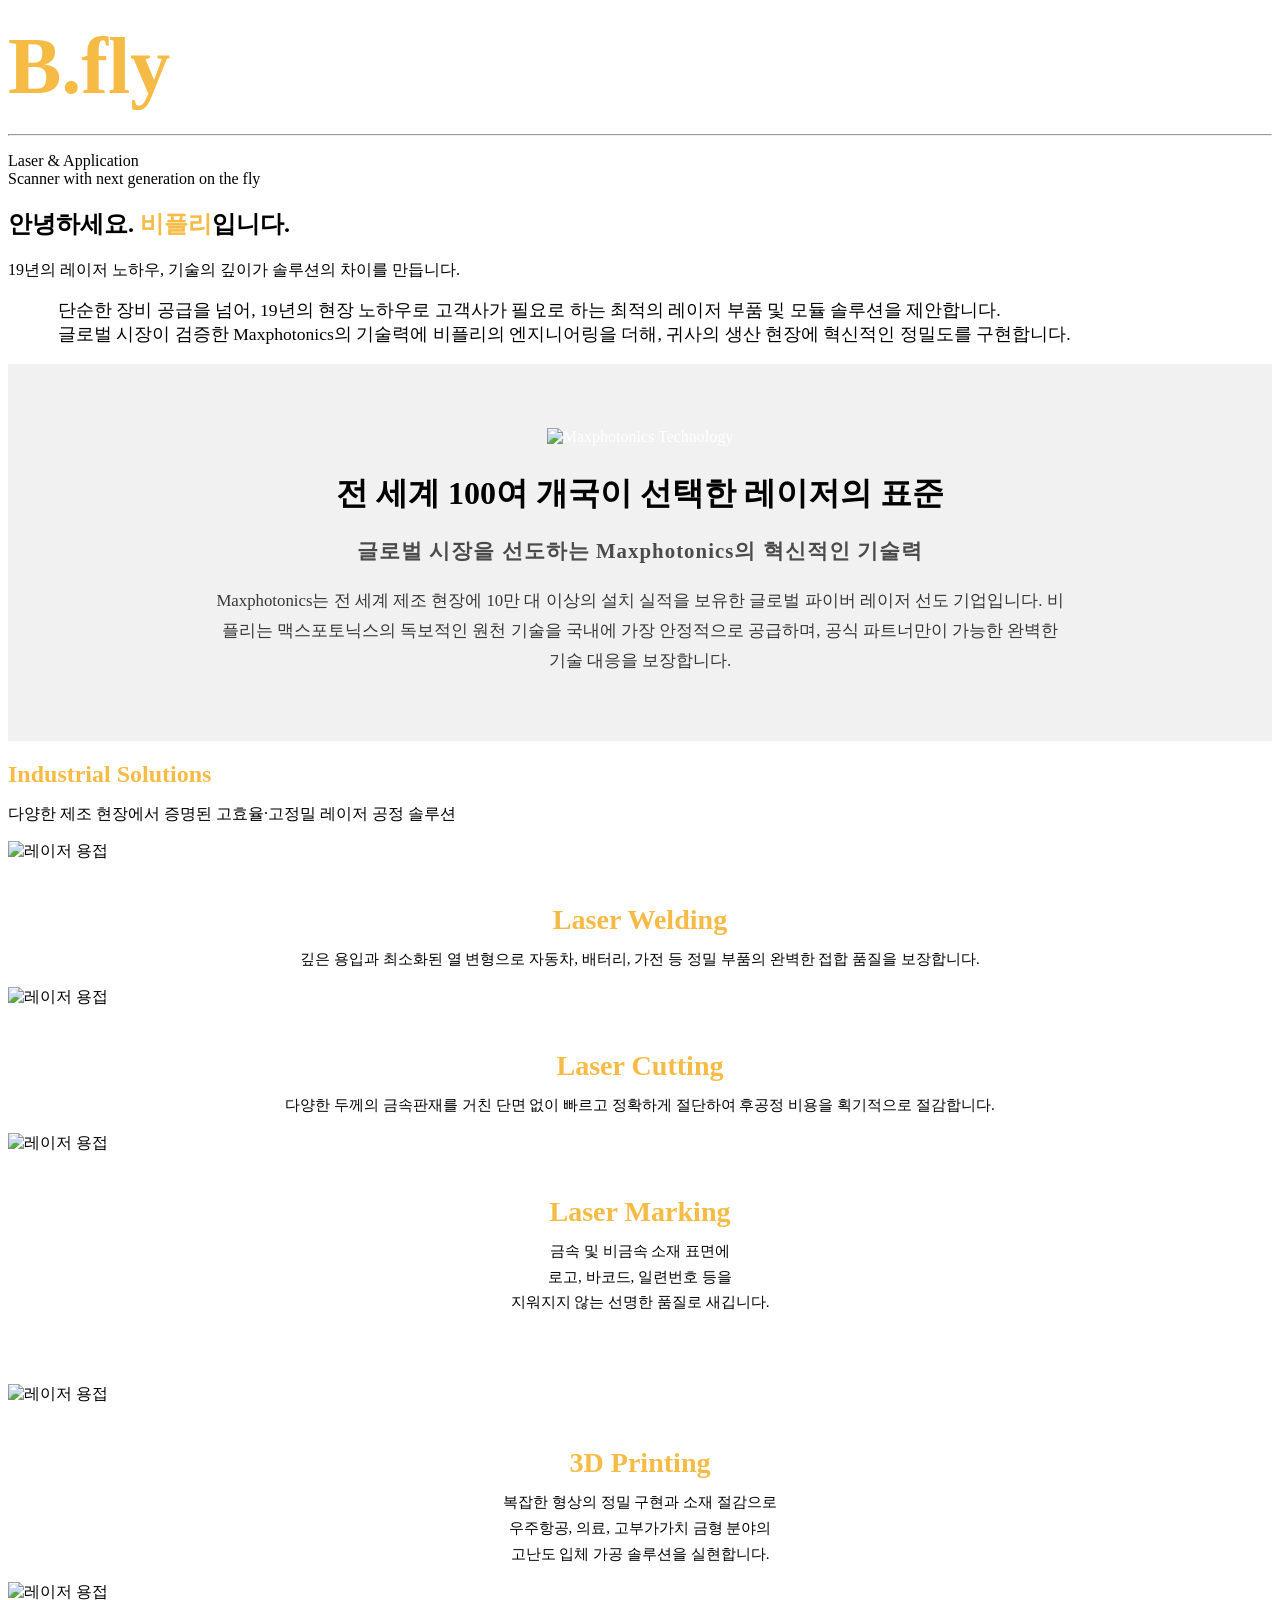
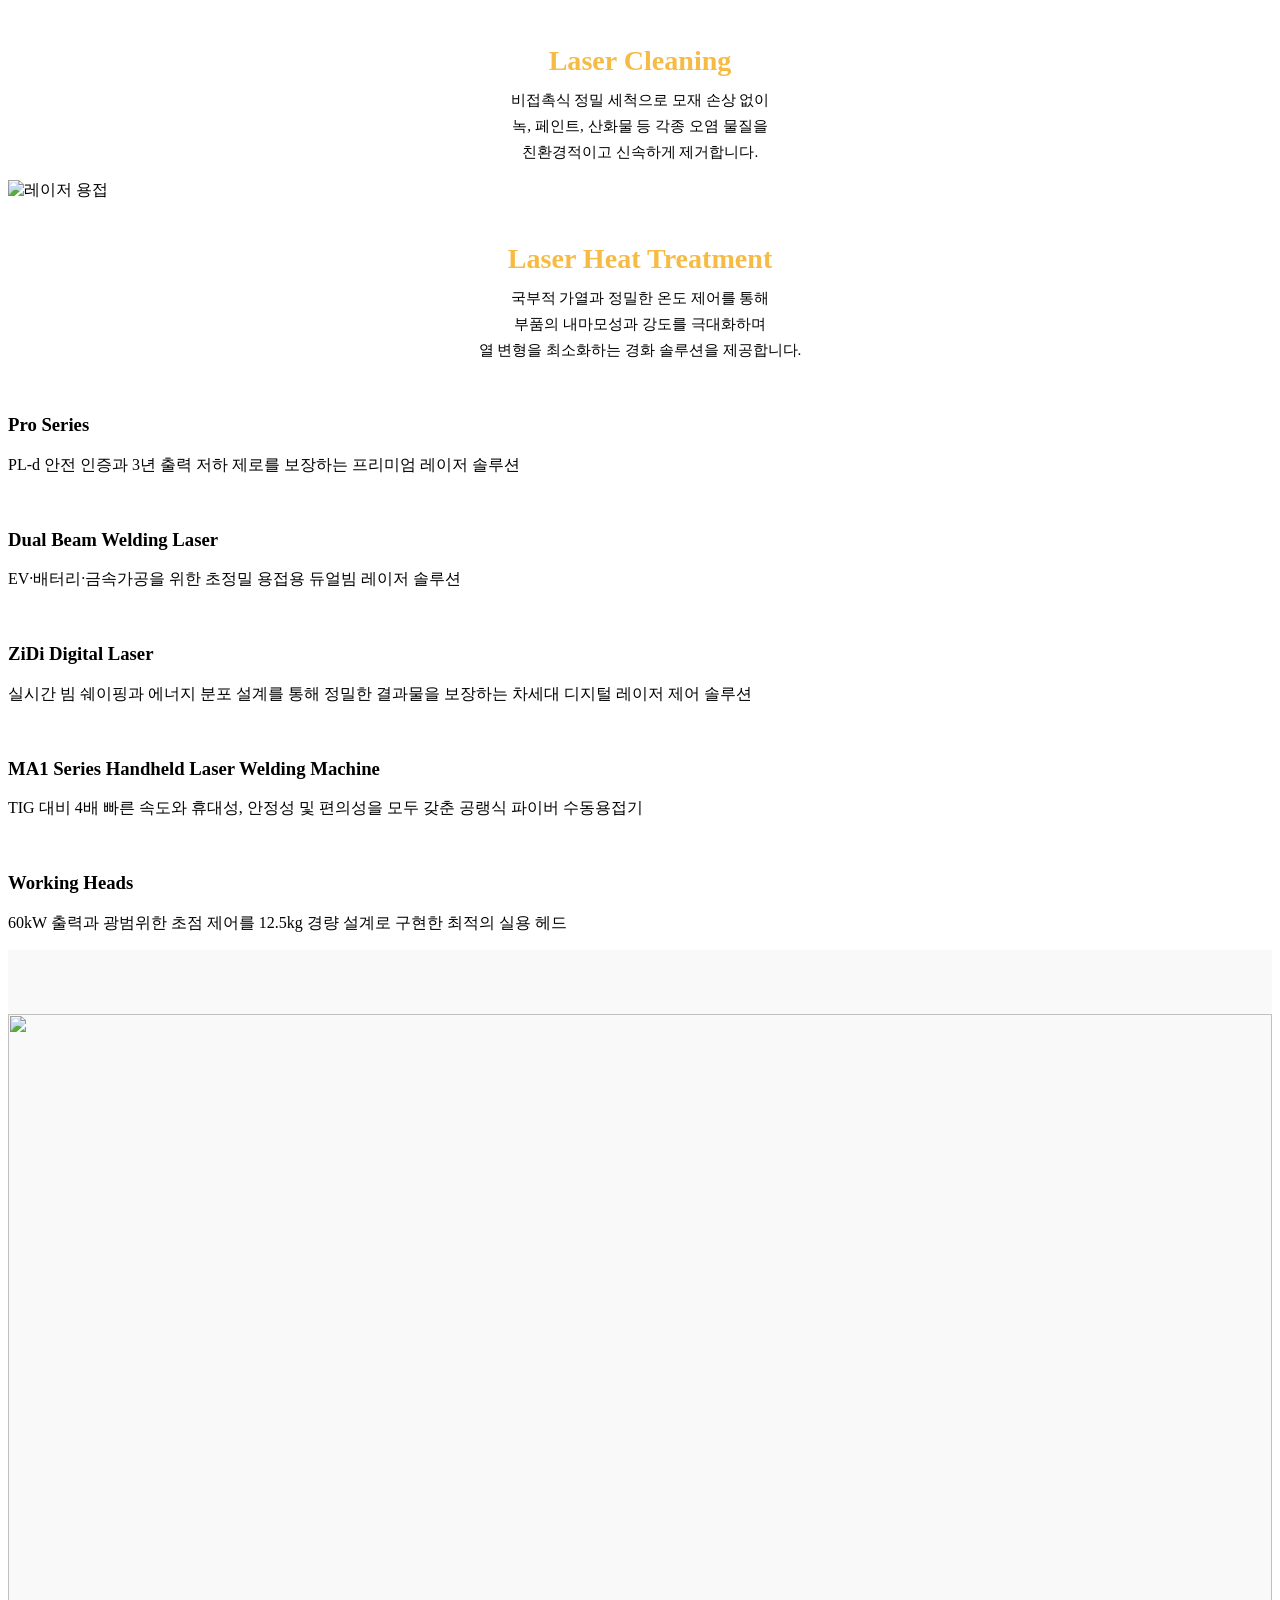
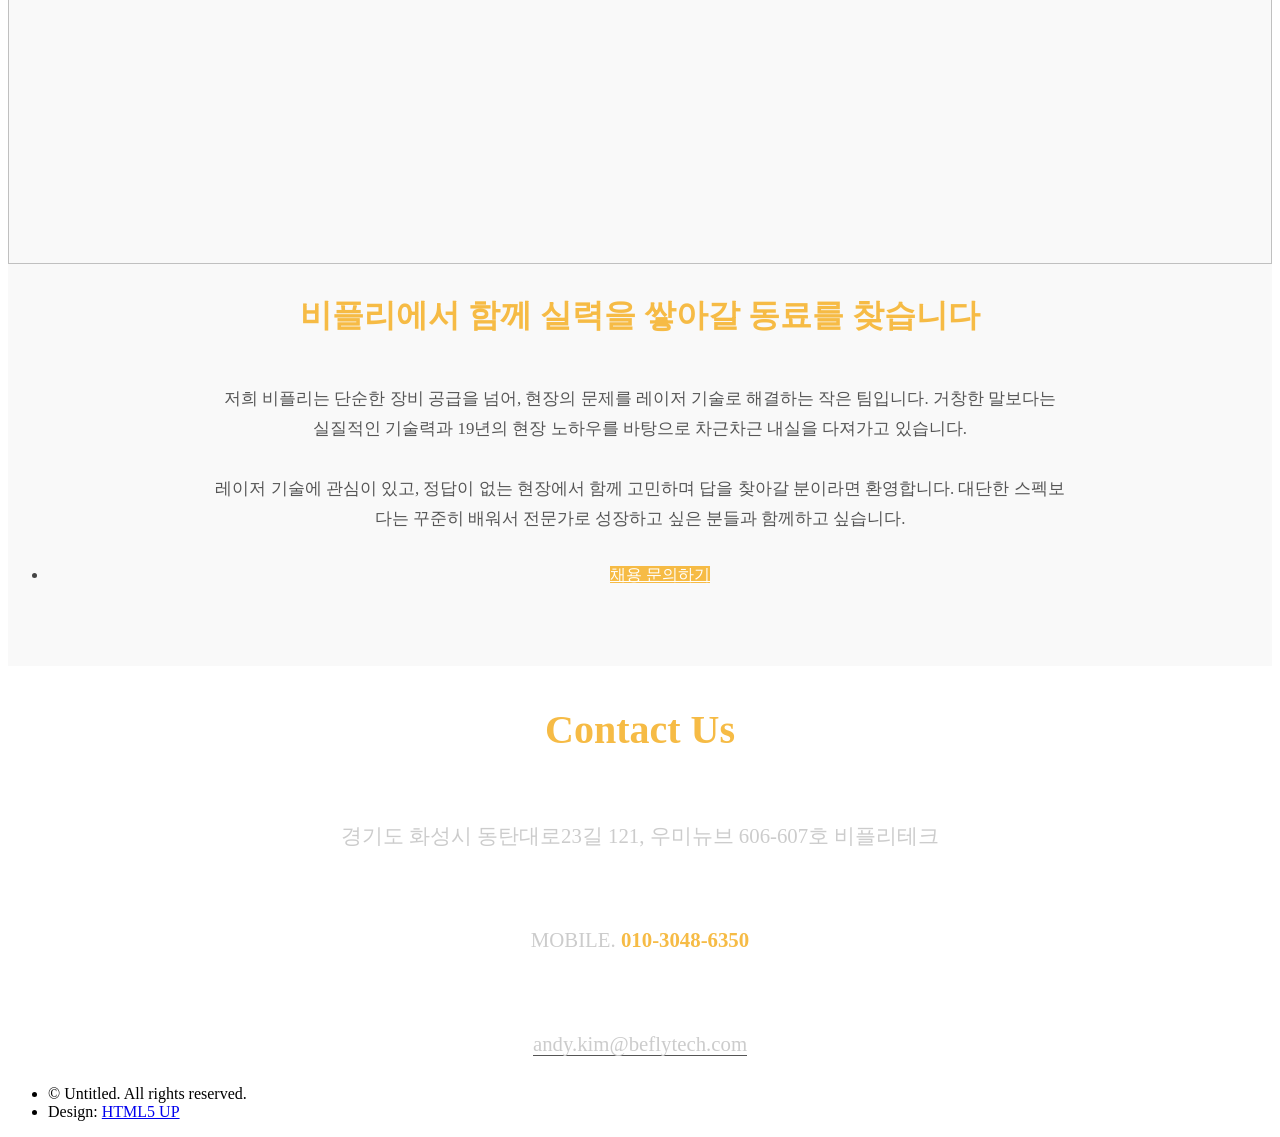
==== index.html @ 9319e02f "Add files via upload" ====
<!DOCTYPE HTML>
<html>
	<head>
		<title>B.fly</title>
		<meta charset="utf-8" />
		<meta name="viewport" content="width=device-width, initial-scale=1, user-scalable=no" />
		<link rel="stylesheet" href="assets/css/main.css" />
		<noscript><link rel="stylesheet" href="assets/css/noscript.css" /></noscript>
	</head>

	<body class="homepage is-preload">
		<div id="page-wrapper">

			<!-- Header -->
				<div id="header">

					<!-- Inner -->
						<div class="inner">
							<header>
								<h1><a href="index.html" id="logo" style="font-size: 2.5em !important; font-weight: 900 !important; color: #f6bb45 !important; text-decoration: none;">B.fly</a></h1>
								<hr />
								<p>Laser & Application<br />Scanner with next generation on the fly</p>
							</header>
						</div>

					<!-- Nav -->
						<!-- <nav id="nav">
							<ul>
								<li><a href="index.html">홈</a></li>
								<li>
									<a href="#">회사소개</a>
									<ul>
										<li><a href="left-sidebar.html">회사연혁</a></li>
										<li><a href="left-sidebar.html">제품소개</a></li>
										<li><a href="hire.html">채용 및 인재상</a></li>
										<li><a href="hire.html">오시는 길</a></li>
									</ul>
								</li>
								<li><a href="right-sidebar.html">제품군</a></li>
							</ul>
						</nav>-->

				</div>

			<!-- 배너 -->
				<section id="banner">
    

    <header>
        <h2>안녕하세요. <strong style="color: #f6bb45;">비플리</strong>입니다.</h2>
        <p> 19년의 레이저 노하우, 기술의 깊이가 솔루션의 차이를 만듭니다.</p>
        <p style="font-size: 1.1em; padding: 0 50px;">단순한 장비 공급을 넘어, 19년의 현장 노하우로 고객사가 필요로 하는 최적의 레이저 부품 및 모듈 솔루션을 제안합니다. <br/>글로벌 시장이 검증한 Maxphotonics의 기술력에 비플리의 엔지니어링을 더해, 귀사의 생산 현장에 혁신적인 정밀도를 구현합니다.</p>
    </header>
</section>

			

			<!-- 2번영역(Main) -->
				<div class="wrapper style2" style="background-color: #f1f1f1; color: #fff; padding: 4em 0;">

    				<article id="main" class="container special" style="text-align: center;">
        				<a class="image featured"><img src="images/certificate.png" alt="Maxphotonics Technology" /></a>
        
						<header>
							<h2 style="color: #000000; font-weight: 800; font-size: 2em; margin-bottom: 15px;">
							전 세계 100여 개국이 선택한 레이저의 표준
							</h2>
							<p style="color: #4b4b4b; font-weight: 600; font-size: 1.3em; letter-spacing: 0.05em;">
							글로벌 시장을 선도하는 Maxphotonics의 혁신적인 기술력
							</p>
        				</header>
						<p style="color: #373737; line-height: 1.8; font-size: 1.05em; max-width: 850px; margin: 0 auto; font-weight: 400;">
						Maxphotonics는 전 세계 제조 현장에 10만 대 이상의 설치 실적을 보유한 글로벌 파이버 레이저 선도 기업입니다. 비플리는 맥스포토닉스의 독보적인 원천 기술을 국내에 가장 안정적으로 공급하며, 공식 파트너만이 가능한 완벽한 기술 대응을 보장합니다.
						</p>
    				</article>

				</div>

			<!-- Features -->
				<div class="wrapper style1">
					<section id="features" class="container special">
						<header>
							<h2 style="margin-bottom: 5px;"> <strong style="color: #f6bb45;">Industrial Solutions</strong></h2>
							<p>다양한 제조 현장에서 증명된 고효율·고정밀 레이저 공정 솔루션</p>
						</header>

				<div class="row">
					<article class="col-4 col-12-mobile special">
						<a class="image featured" style="margin-bottom: 0.5em;">
							<img src="images/laser welding.png" style="width: 100%; height: 300px; object-fit: cover;" alt="레이저 용접" />
						</a>
						
						<header style="margin-top: 10px; padding-top: 0;">
							<h3 style="margin: 0; padding: 0;">
								<a style="color: #f6bb45; font-size: 1.5em; display: block; text-align: center;"><br>Laser Welding</a> 
							</h3>
						</header>

						<p style="font-size: 0.95em; line-height: 1.7; text-align: center; margin-top: 10px;">
							깊은 용입과 최소화된 열 변형으로
							자동차, 배터리, 가전 등 정밀 부품의
							완벽한 접합 품질을 보장합니다.
						</p>
					</article>
					
					<article class="col-4 col-12-mobile special">
						<a class="image featured" style="margin-bottom: 0.5em;">
							<img src="images/laser cutting.jpg" style="width: 100%; height: 300px; object-fit: cover;" alt="레이저 용접" />
						</a>
						
						<header style="margin-top: 10px; padding-top: 0;">
							<h3 style="margin: 0; padding: 0;">
								<a style="color: #f6bb45; font-size: 1.5em; display: block; text-align: center;"><br>Laser Cutting</a> 
							</h3>
						</header>

						<p style="font-size: 0.95em; line-height: 1.7; text-align: center; margin-top: 10px;">
							다양한 두께의 금속판재를
							거친 단면 없이 빠르고 정확하게 절단하여
							후공정 비용을 획기적으로 절감합니다.
						</p>
					</article>
					
					<article class="col-4 col-12-mobile special">
						<a class="image featured" style="margin-bottom: 0.5em;">
							<img src="images/laser marking.jpg" style="width: 100%; height: 300px; object-fit: cover;" alt="레이저 용접" />
						</a>
						
						<header style="margin-top: 10px; padding-top: 0;">
							<h3 style="margin: 0; padding: 0;">
								<a style="color: #f6bb45; font-size: 1.5em; display: block; text-align: center;"><br>Laser Marking</a> 
							</h3>
						</header>

						<p style="font-size: 0.95em; line-height: 1.7; text-align: center; margin-top: 10px;">
							금속 및 비금속 소재 표면에<br />
							로고, 바코드, 일련번호 등을<br />
							지워지지 않는 선명한 품질로 새깁니다.
						</p>
					</article>
				</div>

		<br><br><br>


		<div class="row">
            <article class="col-4 col-12-mobile special">
				<a class="image featured" style="margin-bottom: 0.5em;">
					<img src="images/적층2.webp" style="width: 100%; height: 300px; object-fit: cover;" alt="레이저 용접" />
				</a>
				
				<header style="margin-top: 10px; padding-top: 0;">
					<h3 style="margin: 0; padding: 0;">
						<a style="color: #f6bb45; font-size: 1.5em; display: block; text-align: center;"><br>3D Printing</a> 
					</h3>
				</header>

				<p style="font-size: 0.95em; line-height: 1.7; text-align: center; margin-top: 10px;">
					복잡한 형상의 정밀 구현과 소재 절감으로<br />
					우주항공, 의료, 고부가가치 금형 분야의<br />
					고난도 입체 가공 솔루션을 실현합니다.
				</p>
			</article>
            
            <article class="col-4 col-12-mobile special">
				<a class="image featured" style="margin-bottom: 0.5em;">
					<img src="images/클리닝1.png" style="width: 100%; height: 300px; object-fit: cover;" alt="레이저 용접" />
				</a>
				
				<header style="margin-top: 10px; padding-top: 0;">
					<h3 style="margin: 0; padding: 0;">
						<a style="color: #f6bb45; font-size: 1.5em; display: block; text-align: center;"><br>Laser Cleaning</a> 
					</h3>
				</header>

				<p style="font-size: 0.95em; line-height: 1.7; text-align: center; margin-top: 10px;">
					비접촉식 정밀 세척으로 모재 손상 없이<br />
					녹, 페인트, 산화물 등 각종 오염 물질을<br />
					친환경적이고 신속하게 제거합니다.
				</p>
			</article>
            
            <article class="col-4 col-12-mobile special">
				<a class="image featured" style="margin-bottom: 0.5em;">
					<img src="images/laser heat treatment.webp" style="width: 100%; height: 300px; object-fit: cover;" alt="레이저 용접" />
				</a>
				
				<header style="margin-top: 10px; padding-top: 0;">
					<h3 style="margin: 0; padding: 0;">
						<a style="color: #f6bb45; font-size: 1.5em; display: block; text-align: center;"><br>Laser Heat Treatment</a> 
					</h3>
				</header>

				<p style="font-size: 0.95em; line-height: 1.7; text-align: center; margin-top: 10px;">
					국부적 가열과 정밀한 온도 제어를 통해<br />
					부품의 내마모성과 강도를 극대화하며<br />
					열 변형을 최소화하는 경화 솔루션을 제공합니다.
				</p>
			</article>
        </div>
    </section>
</div>

	<!-- 1번 영역(carousel)-->
				<section class="carousel">
					<div class="reel">

						<article>
							<a class="image featured"><img src="images/proseries.png" alt="" style="object-fit:cover; height: 300px;"/></a>
							<header>
								<h3><a>Pro Series</a></h3>
							</header>
							<p>PL-d 안전 인증과 3년 출력 저하 제로를 보장하는 프리미엄 레이저 솔루션</p>
						</article>

						<article>
							<a class="image featured"><img src="images/Dual beam laser.png" alt="" style="object-fit:cover; height: 300px;"/></a>
							<header>
								<h3><a>Dual Beam Welding Laser</a></h3>
							</header>
							<p>EV·배터리·금속가공을 위한 초정밀 용접용 듀얼빔 레이저 솔루션</p>
						</article>

						<article>
							<a class="image featured"><img src="images/DIZI Laser.png" alt="" style="object-fit:cover; height: 266px;"/></a>
							<header>
								<h3><a>ZiDi Digital Laser<br /> </a></h3>
							</header>
							<p>실시간 빔 쉐이핑과 에너지 분포 설계를 통해 정밀한 결과물을 보장하는 차세대 디지털 레이저 제어 솔루션</p>
						</article>

						<article>
							<a class="image featured"><img src="images/수동용접기.png" alt=""  style="object-fit:contain; height: 240px;"/></a>
							<header>
								<h3><a>MA1 Series Handheld Laser Welding Machine</a></h3>
							</header>
							<p>TIG 대비 4배 빠른 속도와 휴대성, 안정성 및 편의성을 모두 갖춘 공랭식 파이버 수동용접기</p>
						</article>

						<article>
							<a class="image featured"><img src="images/cuttingheads.png" alt="" style="object-fit:contain; height: 270px;"/></a>
							<header>
								<h3><a>Working Heads</a></h3>
							</header>
							<p>60kW 출력과 광범위한 초점 제어를 12.5kg 경량 설계로 구현한 최적의 실용 헤드</p>
						</article>


					</div>
				</section>

		<!-- 4번영역(Main) -->
				<div class="wrapper style2" style="background-color: #f9f9f9; color: #444; padding: 4em 0;">

    <article id="main" class="container special" style="text-align: center;">
        <a class="image featured"><img src="images/회사전경.jpg" style="width: 100%; height: 850px; object-fit:cover;"/></a>

        <header>
            <h2 style="color: #f6bb45; font-weight: 800; font-size: 2em; margin-bottom: 15px;">
                비플리에서 함께 실력을 쌓아갈 동료를 찾습니다
            </h2>
            <!-- <p style="color: #666; font-weight: 600; font-size: 1.1em; letter-spacing: 0.05em;">
                혁신적인 기술력과 열정으로 업계의 표준을 만들어가는 여정에 합류하세요.
            </p> -->
        </header>

        <p style="color: #555; line-height: 1.8; font-size: 1.05em; max-width: 850px; margin: 0 auto; font-weight: 400;">
            <br/> 저희 비플리는 단순한 장비 공급을 넘어, 현장의 문제를 레이저 기술로 해결하는 작은 팀입니다. 거창한 말보다는 실질적인 기술력과 19년의 현장 노하우를 바탕으로 차근차근 내실을 다져가고 있습니다.
			<br/><br/>레이저 기술에 관심이 있고, 정답이 없는 현장에서 함께 고민하며 답을 찾아갈 분이라면 환영합니다. 대단한 스펙보다는 꾸준히 배워서 전문가로 성장하고 싶은 분들과 함께하고 싶습니다.

        <ul class="actions special" style="margin-top: 30px;">
   			 <li>
					<a href="https://youtu.be/_Vvv5ZQQniA?list=RD_Vvv5ZQQniA" 
					class="button" 
					target="_blank" 
					rel="noopener noreferrer" 
					style="background-color: #f6bb45; color: #fff; border: none;">
					채용 문의하기
					</a>
    		</li>
		</ul>
    </article>

</div>

			<!-- Footer -->
				<div id="footer">
						<div class="row">
							<div class="col-12">

								<!-- Contact -->
									<section class="contact" style="text-align: center; padding: 0 0;">
    <header>
        <h3 style="color: #f6bb45; margin-bottom: 0.5em; font-size: 2.5em;">Contact Us</h3>
    </header>
    
    <div style="line-height: 2; font-size: 1.3em; color: #ccc;">
        <p style="margin-bottom: 1em;">
            <strong style="color: #fff;">LOCATION</strong><br />
            경기도 화성시 동탄대로23길 121, 우미뉴브 606-607호 비플리테크
        </p>
        
        <p style="margin-bottom: 1em;">
            <strong style="color: #fff;">INQUIRY</strong><br />
            <!-- <span style="margin-right: 15px;">TEL. <a href="tel:0211111111" style="color: inherit; text-decoration: none;">02-1111-1111</a></span> -->
            <span>MOBILE. <a href="tel:01030486350" style="color: #f6bb45; text-decoration: none; font-weight: bold;">010-3048-6350</a></span>
        </p>
        
        <p>
            <strong style="color: #fff;">EMAIL</strong><br />
            <a href="mailto:andy.kim@beflytech.com" style="color: inherit; text-decoration: none; border-bottom: 1px solid #555;">andy.kim@beflytech.com</a>
        </p>
    </div>
</section>

								<!-- Copyright -->
									<div class="copyright">
										<ul class="menu">
											<li>&copy; Untitled. All rights reserved.</li><li>Design: <a href="http://html5up.net">HTML5 UP</a></li>
										</ul>
									</div>

							</div>

						</div>
					</div>
				</div>

		</div>

		<!-- Scripts -->
			<script src="assets/js/jquery.min.js"></script>
			<script src="assets/js/jquery.dropotron.min.js"></script>
			<script src="assets/js/jquery.scrolly.min.js"></script>
			<script src="assets/js/jquery.scrollex.min.js"></script>
			<script src="assets/js/browser.min.js"></script>
			<script src="assets/js/breakpoints.min.js"></script>
			<script src="assets/js/util.js"></script>
			<script src="assets/js/main.js"></script>

	</body>
</html>
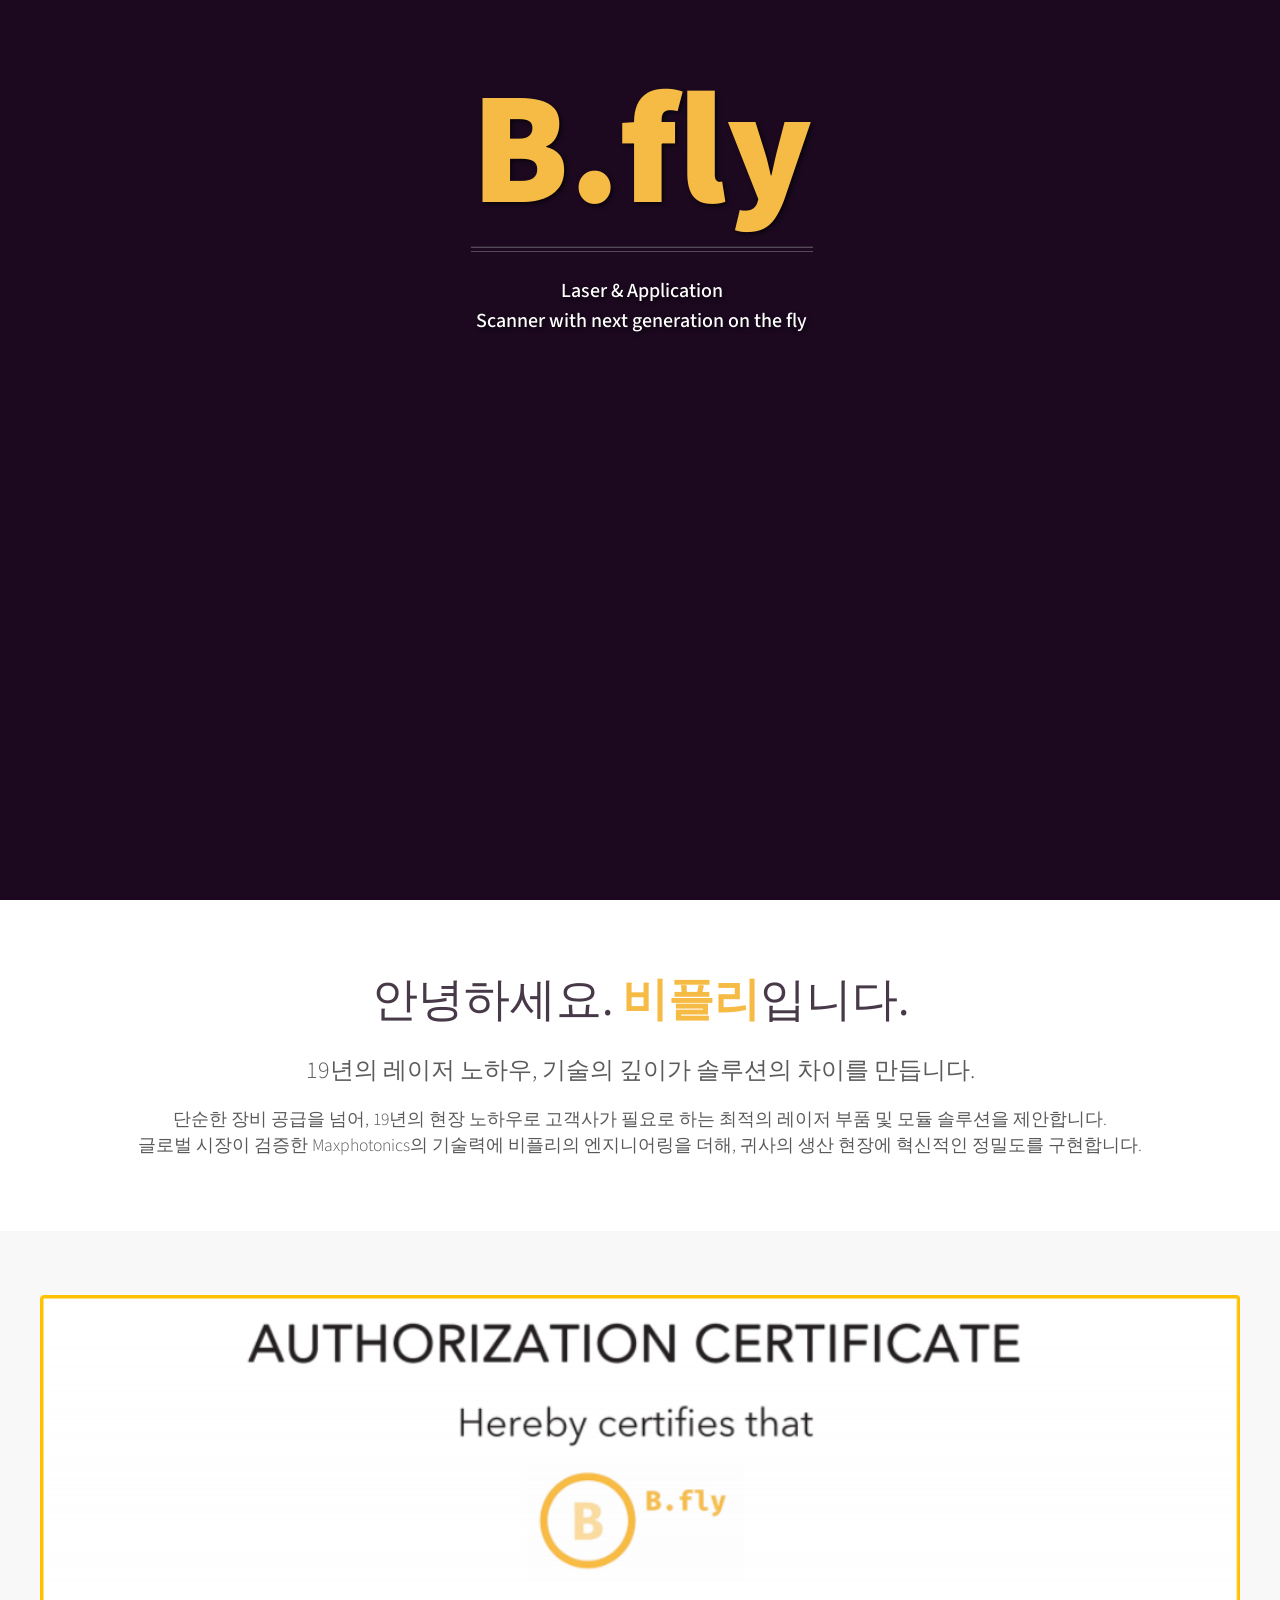
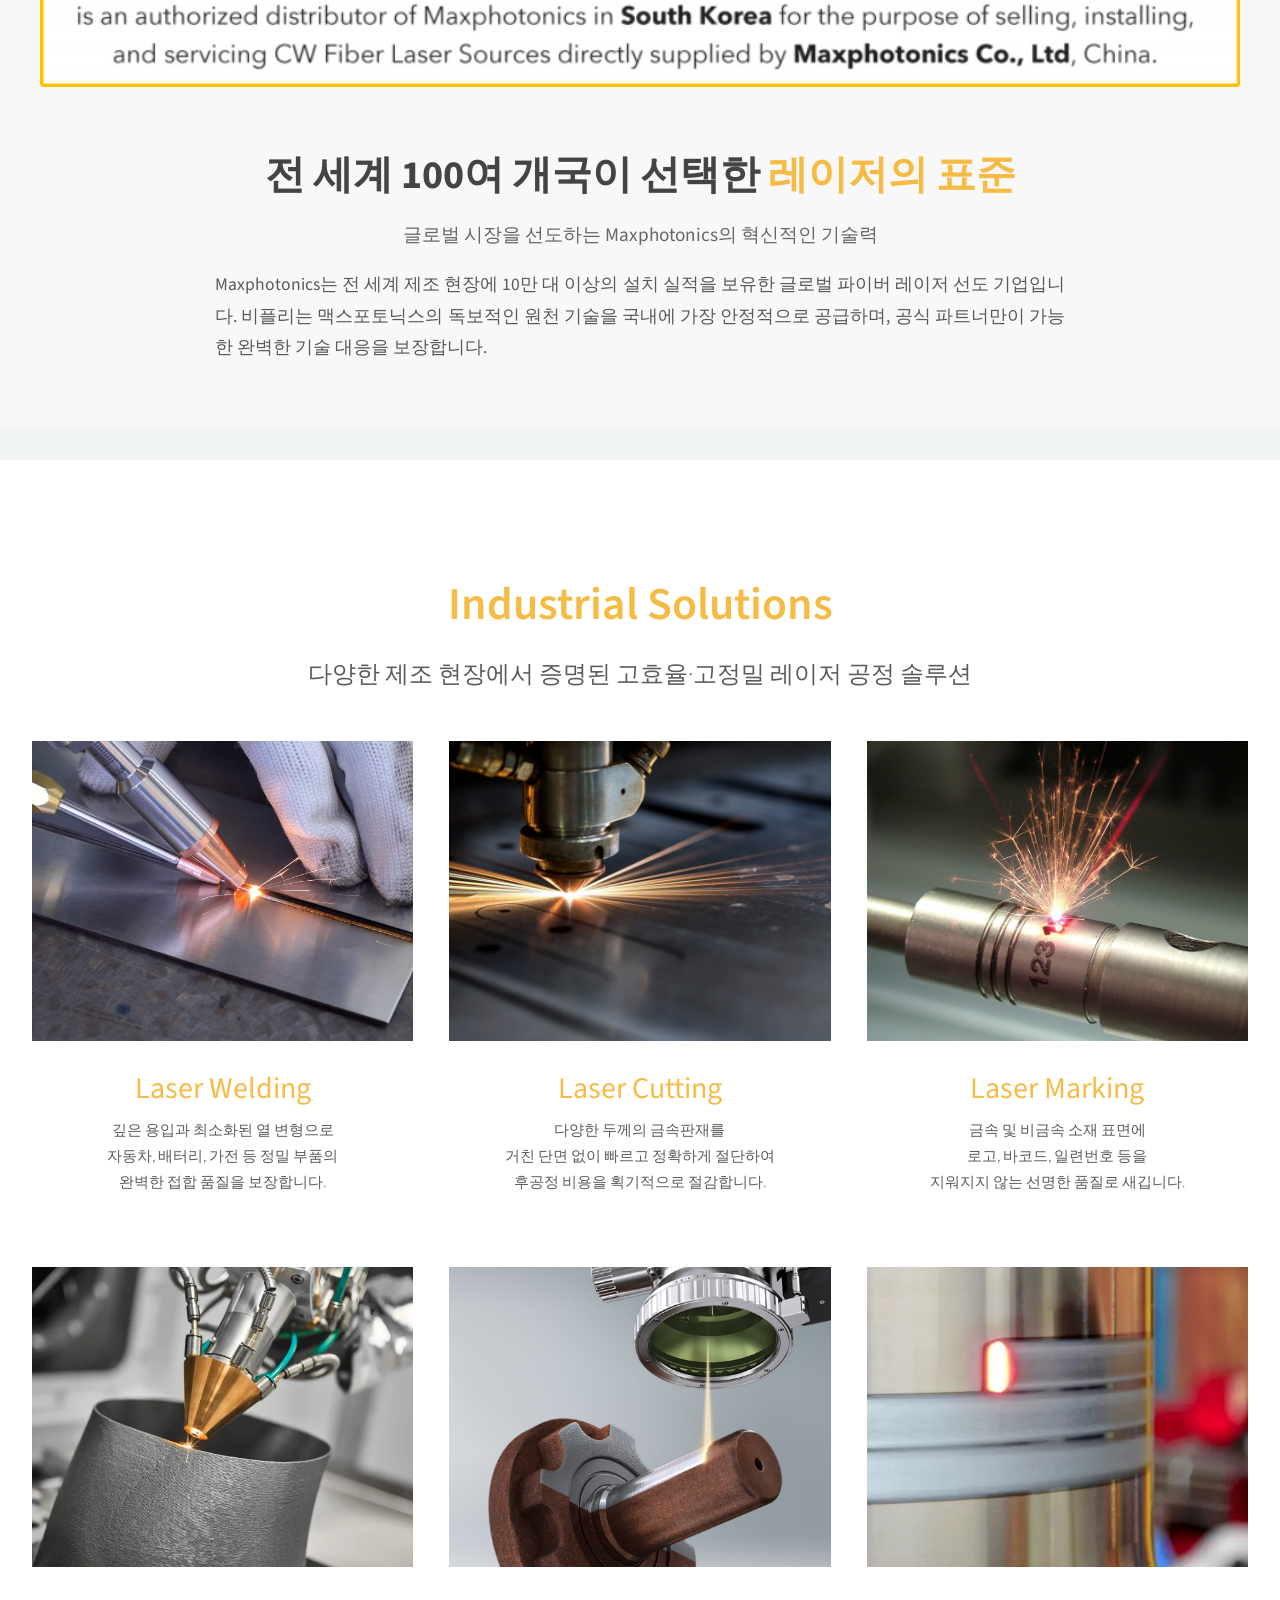
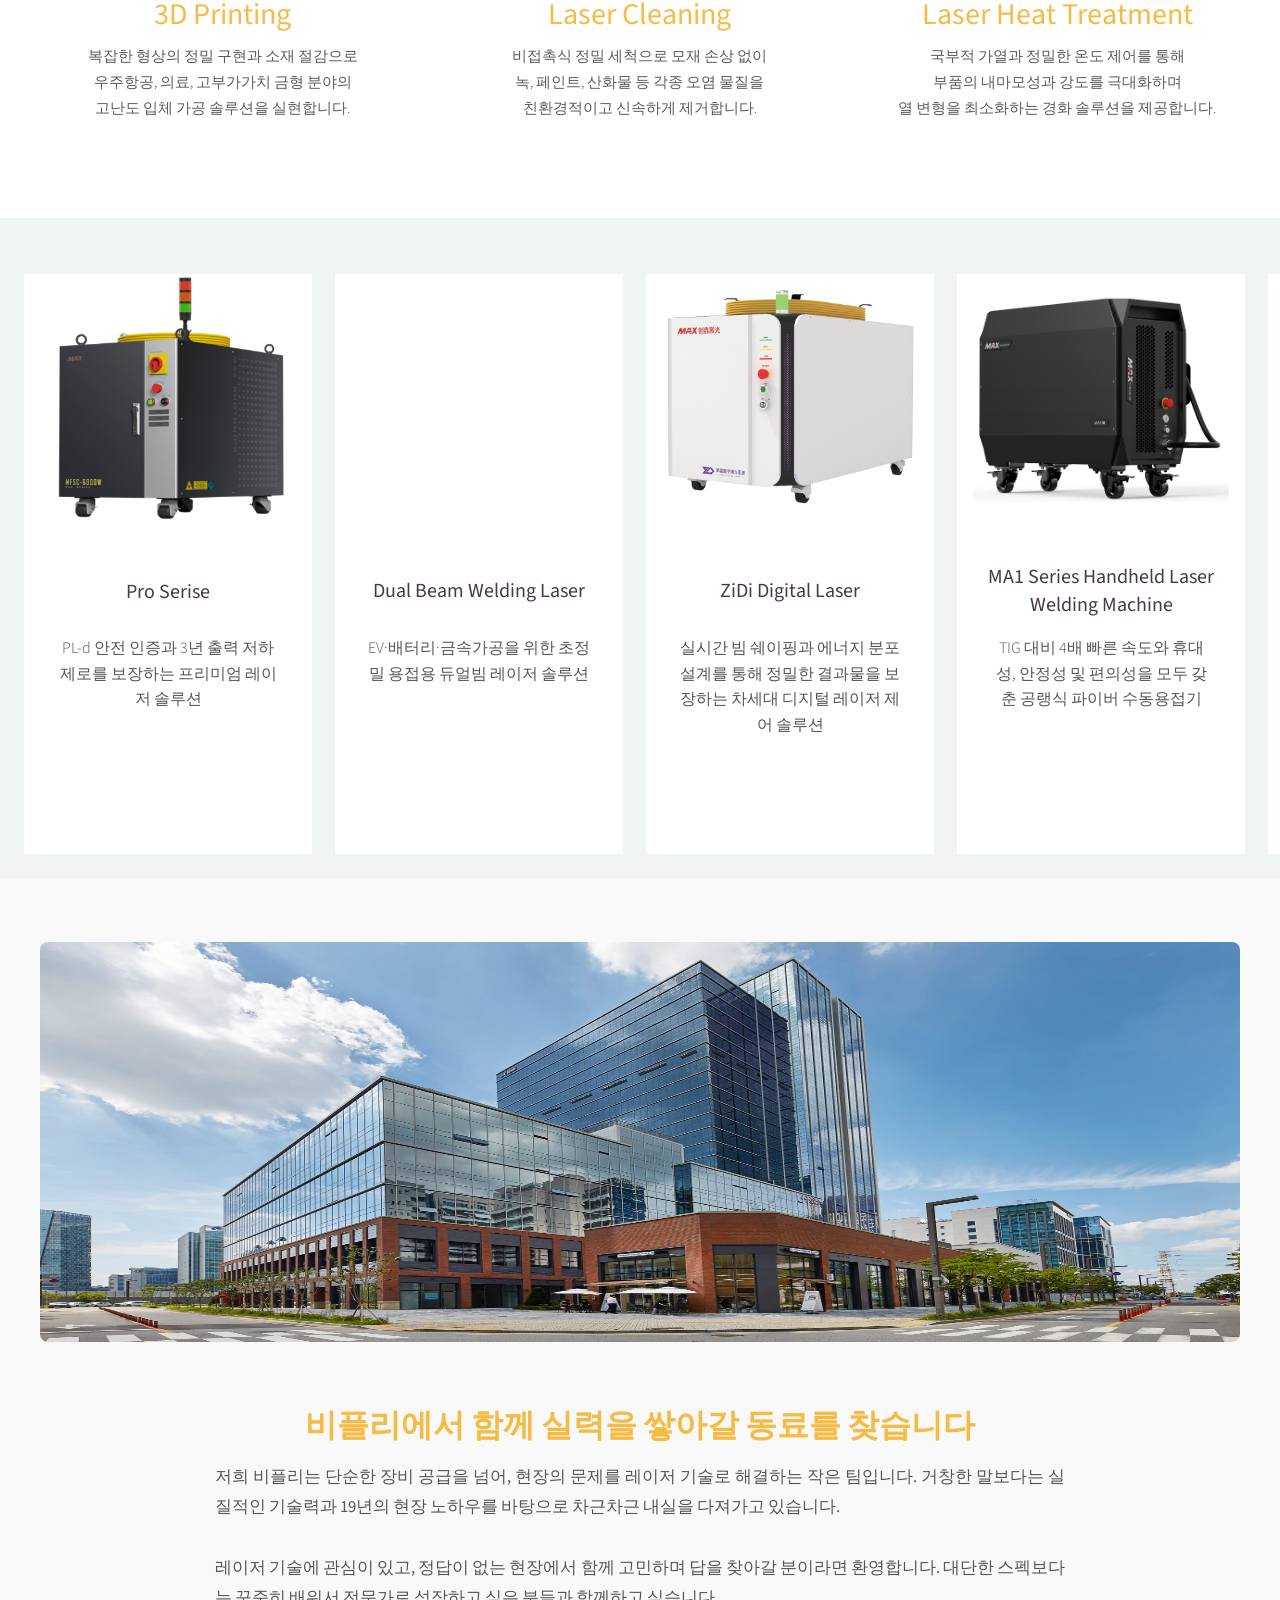
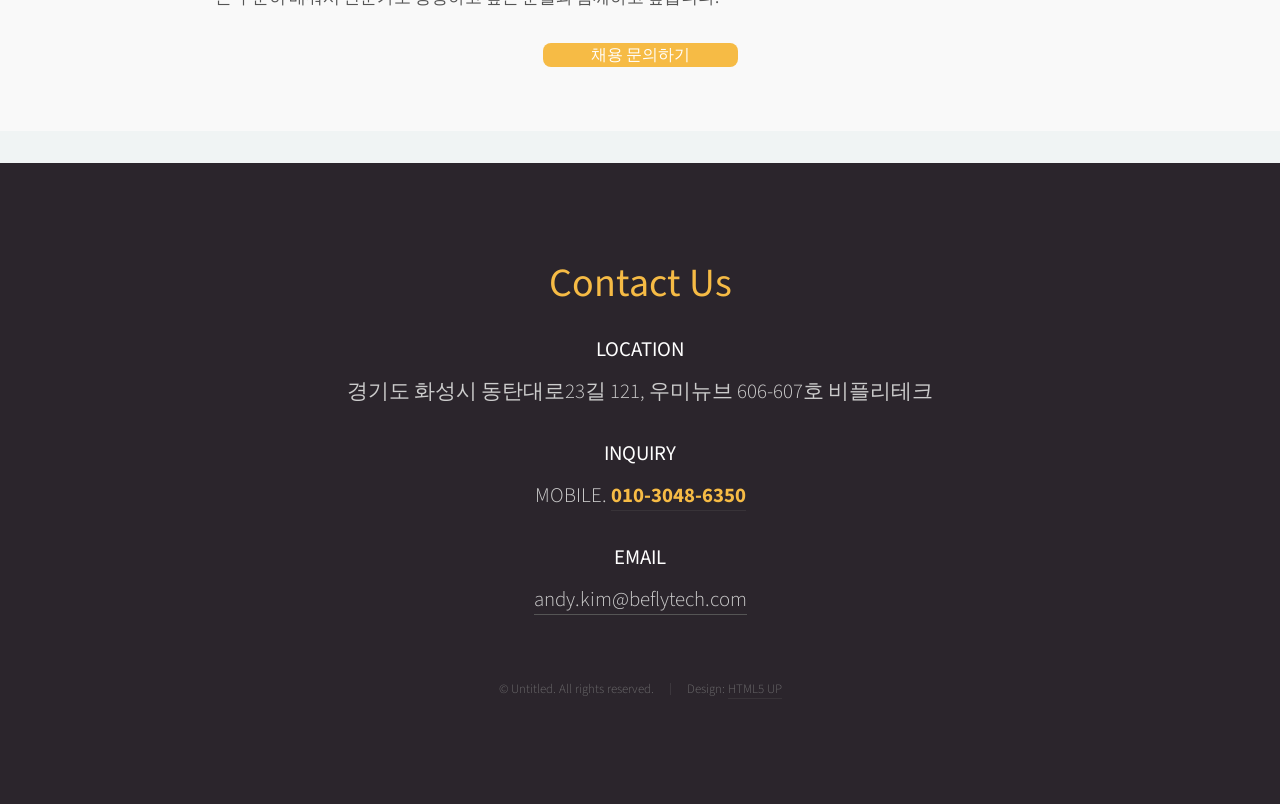
==== commit a494d64c: "update 모바일 여백 수정 및 채용문의 버튼 변경" ====
--- a/index.html
+++ b/index.html
@@ -45,34 +45,38 @@
 			<!-- 배너 -->
 				<section id="banner">
     
-
-    <header>
-        <h2>안녕하세요. <strong style="color: #f6bb45;">비플리</strong>입니다.</h2>
-        <p> 19년의 레이저 노하우, 기술의 깊이가 솔루션의 차이를 만듭니다.</p>
-        <p style="font-size: 1.1em; padding: 0 50px;">단순한 장비 공급을 넘어, 19년의 현장 노하우로 고객사가 필요로 하는 최적의 레이저 부품 및 모듈 솔루션을 제안합니다. <br/>글로벌 시장이 검증한 Maxphotonics의 기술력에 비플리의 엔지니어링을 더해, 귀사의 생산 현장에 혁신적인 정밀도를 구현합니다.</p>
-    </header>
-</section>
+					<header>
+						<h2>안녕하세요. <strong style="color: #f6bb45;">비플리</strong>입니다.</h2>
+						<p> 19년의 레이저 노하우, 기술의 깊이가 솔루션의 차이를 만듭니다.</p>
+						<p style="color: #595959; font-size: 1.1em;">단순한 장비 공급을 넘어, 19년의 현장 노하우로 고객사가 필요로 하는 최적의 레이저 부품 및 모듈 솔루션을 제안합니다. <br/>글로벌 시장이 검증한 Maxphotonics의 기술력에 비플리의 엔지니어링을 더해, 귀사의 생산 현장에 혁신적인 정밀도를 구현합니다.</p>
+					</header>
+				</section>
 
 			
 
 			<!-- 2번영역(Main) -->
-				<div class="wrapper style2" style="background-color: #f1f1f1; color: #fff; padding: 4em 0;">
-
-    				<article id="main" class="container special" style="text-align: center;">
-        				<a class="image featured"><img src="images/certificate.png" alt="Maxphotonics Technology" /></a>
-        
+				<div class="wrapper style2" style="background-color: #f8f8f8; padding: 4em 20px;">
+
+					<article id="main" class="container special" style="text-align: center; max-width: 1200px; margin: 0 auto;">
+						
+						<a class="image featured"><img src="images/certificate.png" alt="Maxphotonics Technology" style="width: 100%; height: auto; margin-bottom: 2em;" /></a>
+						
 						<header>
-							<h2 style="color: #000000; font-weight: 800; font-size: 2em; margin-bottom: 15px;">
-							전 세계 100여 개국이 선택한 레이저의 표준
+							<h2 style="color: #444; font-weight: 700; font-size: 2.5em; margin-bottom: 0.5em;">
+								전 세계 100여 개국이 선택한 <strong style="color: #f6bb45;">레이저의 표준</strong>
 							</h2>
-							<p style="color: #4b4b4b; font-weight: 600; font-size: 1.3em; letter-spacing: 0.05em;">
-							글로벌 시장을 선도하는 Maxphotonics의 혁신적인 기술력
+							<p style="color: #666; font-size: 1.2em; font-weight: 400; margin-bottom: 1em;">
+								글로벌 시장을 선도하는 Maxphotonics의 혁신적인 기술력
 							</p>
-        				</header>
-						<p style="color: #373737; line-height: 1.8; font-size: 1.05em; max-width: 850px; margin: 0 auto; font-weight: 400;">
-						Maxphotonics는 전 세계 제조 현장에 10만 대 이상의 설치 실적을 보유한 글로벌 파이버 레이저 선도 기업입니다. 비플리는 맥스포토닉스의 독보적인 원천 기술을 국내에 가장 안정적으로 공급하며, 공식 파트너만이 가능한 완벽한 기술 대응을 보장합니다.
+						</header>
+
+						<p style="color: #585858; line-height: 1.8; font-size: 1.1em; max-width: 850px; margin: 0 auto; font-weight: 400;">
+							Maxphotonics는 전 세계 제조 현장에 10만 대 이상의 설치 실적을 보유한 글로벌 파이버 레이저 선도 기업입니다.
+							비플리는 맥스포토닉스의 독보적인 원천 기술을 국내에 가장 안정적으로 공급하며,
+							공식 파트너만이 가능한 완벽한 기술 대응을 보장합니다.
 						</p>
-    				</article>
+
+					</article>
 
 				</div>
 
@@ -97,8 +101,8 @@
 						</header>
 
 						<p style="font-size: 0.95em; line-height: 1.7; text-align: center; margin-top: 10px;">
-							깊은 용입과 최소화된 열 변형으로
-							자동차, 배터리, 가전 등 정밀 부품의
+							깊은 용입과 최소화된 열 변형으로<br />
+							자동차, 배터리, 가전 등 정밀 부품의<br />
 							완벽한 접합 품질을 보장합니다.
 						</p>
 					</article>
@@ -115,8 +119,8 @@
 						</header>
 
 						<p style="font-size: 0.95em; line-height: 1.7; text-align: center; margin-top: 10px;">
-							다양한 두께의 금속판재를
-							거친 단면 없이 빠르고 정확하게 절단하여
+							다양한 두께의 금속판재를<br />
+							거친 단면 없이 빠르고 정확하게 절단하여<br />
 							후공정 비용을 획기적으로 절감합니다.
 						</p>
 					</article>
@@ -206,41 +210,41 @@
 					<div class="reel">
 
 						<article>
-							<a class="image featured"><img src="images/proseries.png" alt="" style="object-fit:cover; height: 300px;"/></a>
-							<header>
-								<h3><a>Pro Series</a></h3>
+							<a class="image featured"><img src="images/proseries.png" alt="" style="height: 250px; object-fit: contain;"/></a>
+							<header>
+								<h3 style="min-height: 60px; display: flex; align-items: center; justify-content: center;"> Pro Serise </h3>
 							</header>
 							<p>PL-d 안전 인증과 3년 출력 저하 제로를 보장하는 프리미엄 레이저 솔루션</p>
 						</article>
 
 						<article>
-							<a class="image featured"><img src="images/Dual beam laser.png" alt="" style="object-fit:cover; height: 300px;"/></a>
-							<header>
-								<h3><a>Dual Beam Welding Laser</a></h3>
+							<a class="image featured"><img src="images/Dual beam laser.png" alt="" style="height: 250px; object-fit: contain;"/></a>
+							<header>
+								<h3 style="min-height: 60px; display: flex; align-items: center; justify-content: center;"><a>Dual Beam Welding Laser</a></h3>
 							</header>
 							<p>EV·배터리·금속가공을 위한 초정밀 용접용 듀얼빔 레이저 솔루션</p>
 						</article>
 
 						<article>
-							<a class="image featured"><img src="images/DIZI Laser.png" alt="" style="object-fit:cover; height: 266px;"/></a>
-							<header>
-								<h3><a>ZiDi Digital Laser<br /> </a></h3>
+							<a class="image featured"><img src="images/DIZI Laser.png" alt="" style="height: 250px; object-fit: contain;"/></a>
+							<header>
+								<h3 style="min-height: 60px; display: flex; align-items: center; justify-content: center;"><a>ZiDi Digital Laser<br /> </a></h3>
 							</header>
 							<p>실시간 빔 쉐이핑과 에너지 분포 설계를 통해 정밀한 결과물을 보장하는 차세대 디지털 레이저 제어 솔루션</p>
 						</article>
 
 						<article>
-							<a class="image featured"><img src="images/수동용접기.png" alt=""  style="object-fit:contain; height: 240px;"/></a>
-							<header>
-								<h3><a>MA1 Series Handheld Laser Welding Machine</a></h3>
+							<a class="image featured"><img src="images/수동용접기.png" alt=""  style="height: 250px; object-fit: contain;"/></a>
+							<header>
+								<h3 style="min-height: 60px; display: flex; align-items: center; justify-content: center;"><a>MA1 Series Handheld Laser Welding Machine</a></h3>
 							</header>
 							<p>TIG 대비 4배 빠른 속도와 휴대성, 안정성 및 편의성을 모두 갖춘 공랭식 파이버 수동용접기</p>
 						</article>
 
 						<article>
-							<a class="image featured"><img src="images/cuttingheads.png" alt="" style="object-fit:contain; height: 270px;"/></a>
-							<header>
-								<h3><a>Working Heads</a></h3>
+							<a class="image featured"><img src="images/cuttingheads.png" alt="" style="height: 250px; object-fit: contain;"/></a>
+							<header>
+								<h3 style="min-height: 60px; display: flex; align-items: center; justify-content: center;"><a>Working Heads</a></h3>
 							</header>
 							<p>60kW 출력과 광범위한 초점 제어를 12.5kg 경량 설계로 구현한 최적의 실용 헤드</p>
 						</article>
@@ -250,38 +254,38 @@
 				</section>
 
 		<!-- 4번영역(Main) -->
-				<div class="wrapper style2" style="background-color: #f9f9f9; color: #444; padding: 4em 0;">
-
-    <article id="main" class="container special" style="text-align: center;">
-        <a class="image featured"><img src="images/회사전경.jpg" style="width: 100%; height: 850px; object-fit:cover;"/></a>
-
-        <header>
-            <h2 style="color: #f6bb45; font-weight: 800; font-size: 2em; margin-bottom: 15px;">
-                비플리에서 함께 실력을 쌓아갈 동료를 찾습니다
-            </h2>
-            <!-- <p style="color: #666; font-weight: 600; font-size: 1.1em; letter-spacing: 0.05em;">
-                혁신적인 기술력과 열정으로 업계의 표준을 만들어가는 여정에 합류하세요.
-            </p> -->
-        </header>
-
-        <p style="color: #555; line-height: 1.8; font-size: 1.05em; max-width: 850px; margin: 0 auto; font-weight: 400;">
-            <br/> 저희 비플리는 단순한 장비 공급을 넘어, 현장의 문제를 레이저 기술로 해결하는 작은 팀입니다. 거창한 말보다는 실질적인 기술력과 19년의 현장 노하우를 바탕으로 차근차근 내실을 다져가고 있습니다.
-			<br/><br/>레이저 기술에 관심이 있고, 정답이 없는 현장에서 함께 고민하며 답을 찾아갈 분이라면 환영합니다. 대단한 스펙보다는 꾸준히 배워서 전문가로 성장하고 싶은 분들과 함께하고 싶습니다.
-
-        <ul class="actions special" style="margin-top: 30px;">
-   			 <li>
-					<a href="https://youtu.be/_Vvv5ZQQniA?list=RD_Vvv5ZQQniA" 
-					class="button" 
-					target="_blank" 
-					rel="noopener noreferrer" 
-					style="background-color: #f6bb45; color: #fff; border: none;">
-					채용 문의하기
+			<div class="wrapper style2" style="background-color: #f9f9f9; color: #444; padding: 4em 20px;">
+
+				<article id="main" class="container special" style="text-align: center; max-width: 1200px; margin: 0 auto;">
+					
+					<a class="image featured">
+						<img src="images/회사전경.jpg" style="width: 100%; height: 400px; object-fit: fill; border-radius: 8px;"/>
 					</a>
-    		</li>
-		</ul>
-    </article>
-
-</div>
+
+					<header>
+						<h2 style="color: #f6bb45; font-weight: 800; font-size: 2em; margin-bottom: 15px; margin-top: 40px;">
+							비플리에서 함께 실력을 쌓아갈 동료를 찾습니다
+						</h2>
+					</header>
+
+					<p style="color: #555; line-height: 1.8; font-size: 1.05em; max-width: 850px; margin: 0 auto; font-weight: 400;">
+						저희 비플리는 단순한 장비 공급을 넘어, 현장의 문제를 레이저 기술로 해결하는 작은 팀입니다. 거창한 말보다는 실질적인 기술력과 19년의 현장 노하우를 바탕으로 차근차근 내실을 다져가고 있습니다.
+						<br/><br/>
+						레이저 기술에 관심이 있고, 정답이 없는 현장에서 함께 고민하며 답을 찾아갈 분이라면 환영합니다. 대단한 스펙보다는 꾸준히 배워서 전문가로 성장하고 싶은 분들과 함께하고 싶습니다.
+					</p>
+
+					<ul class="actions special" style="margin-top: 30px;">
+						<li>
+							<a href="mailto:andy.kim@beflytech.com?subject=채용 문의드립니다&body=안녕하세요, 비플리 채용과 관련하여 문의드립니다." 
+							class="button" 
+							rel="noopener noreferrer" 
+							style="background-color: #f6bb45; color: #fff; border: none; padding: 0 3em;">
+								채용 문의하기
+							</a>
+						</li>
+					</ul>
+				</article>
+			</div>
 
 			<!-- Footer -->
 				<div id="footer">
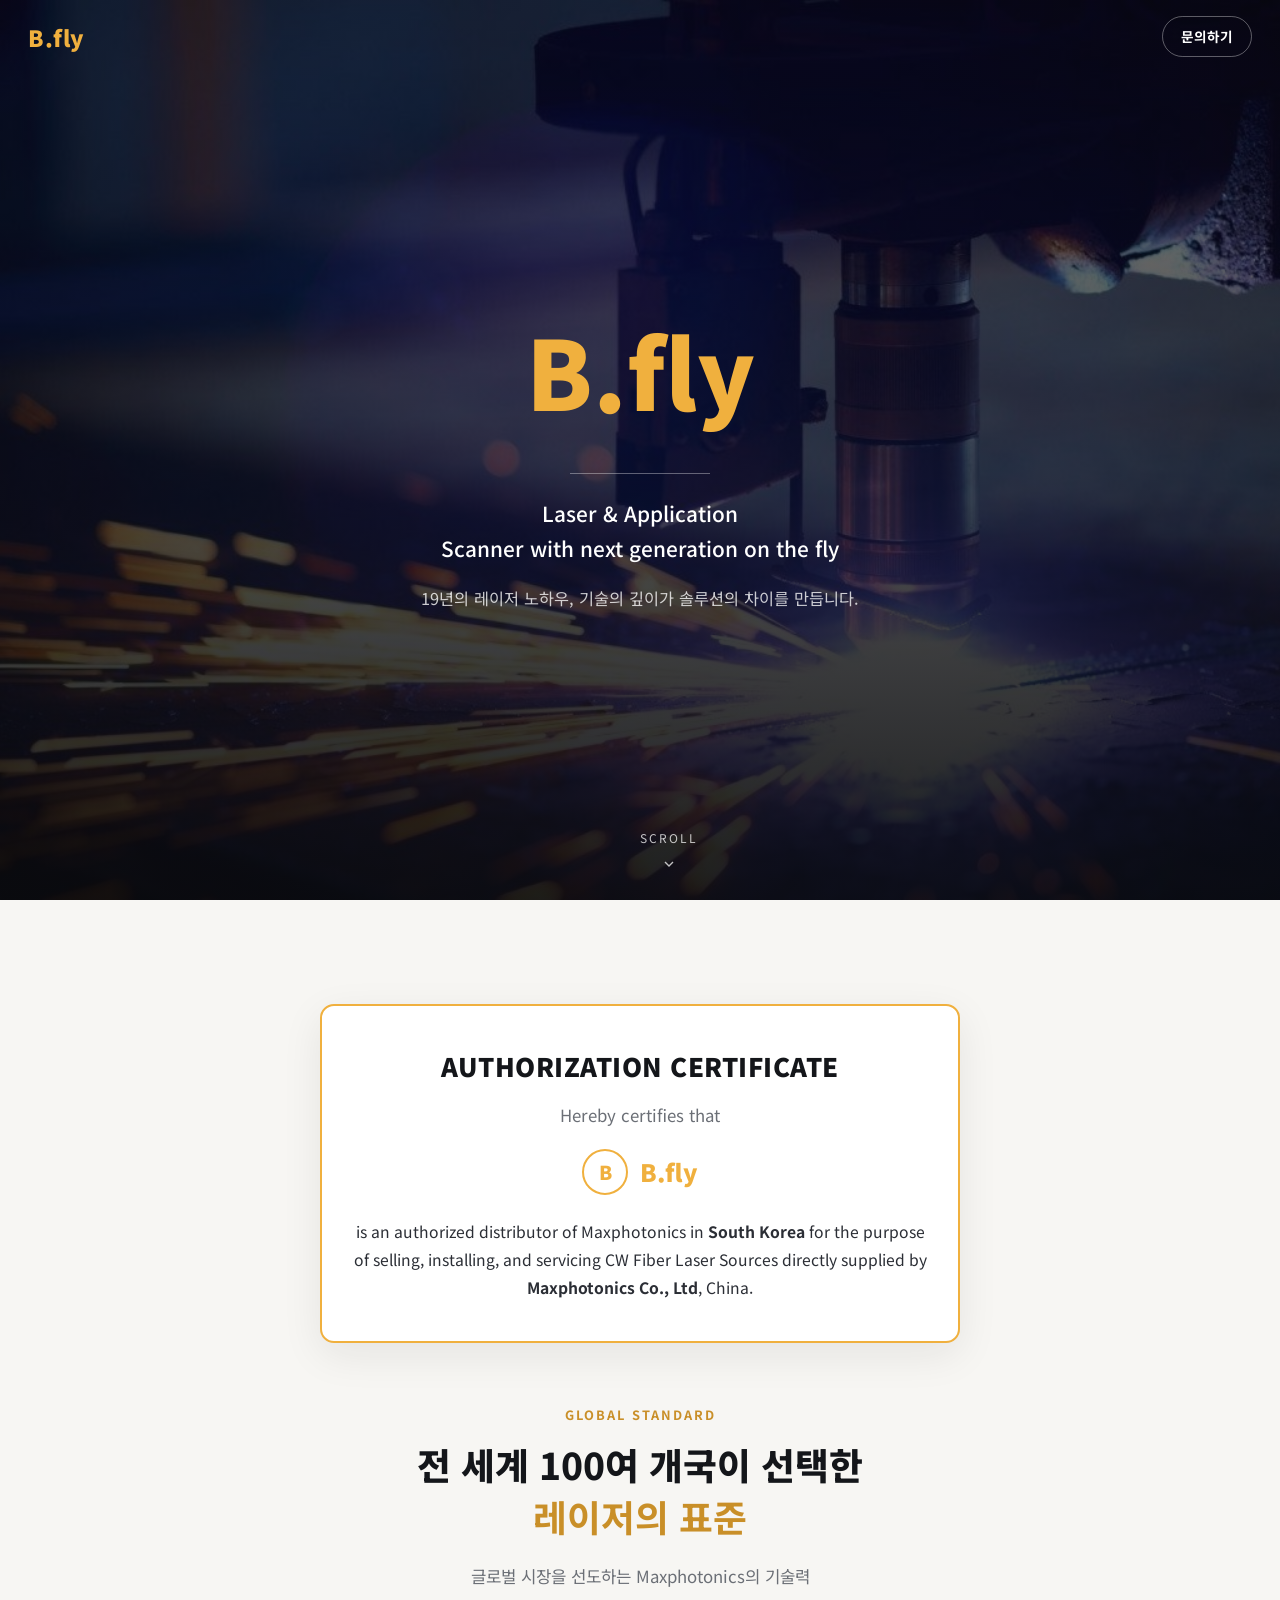
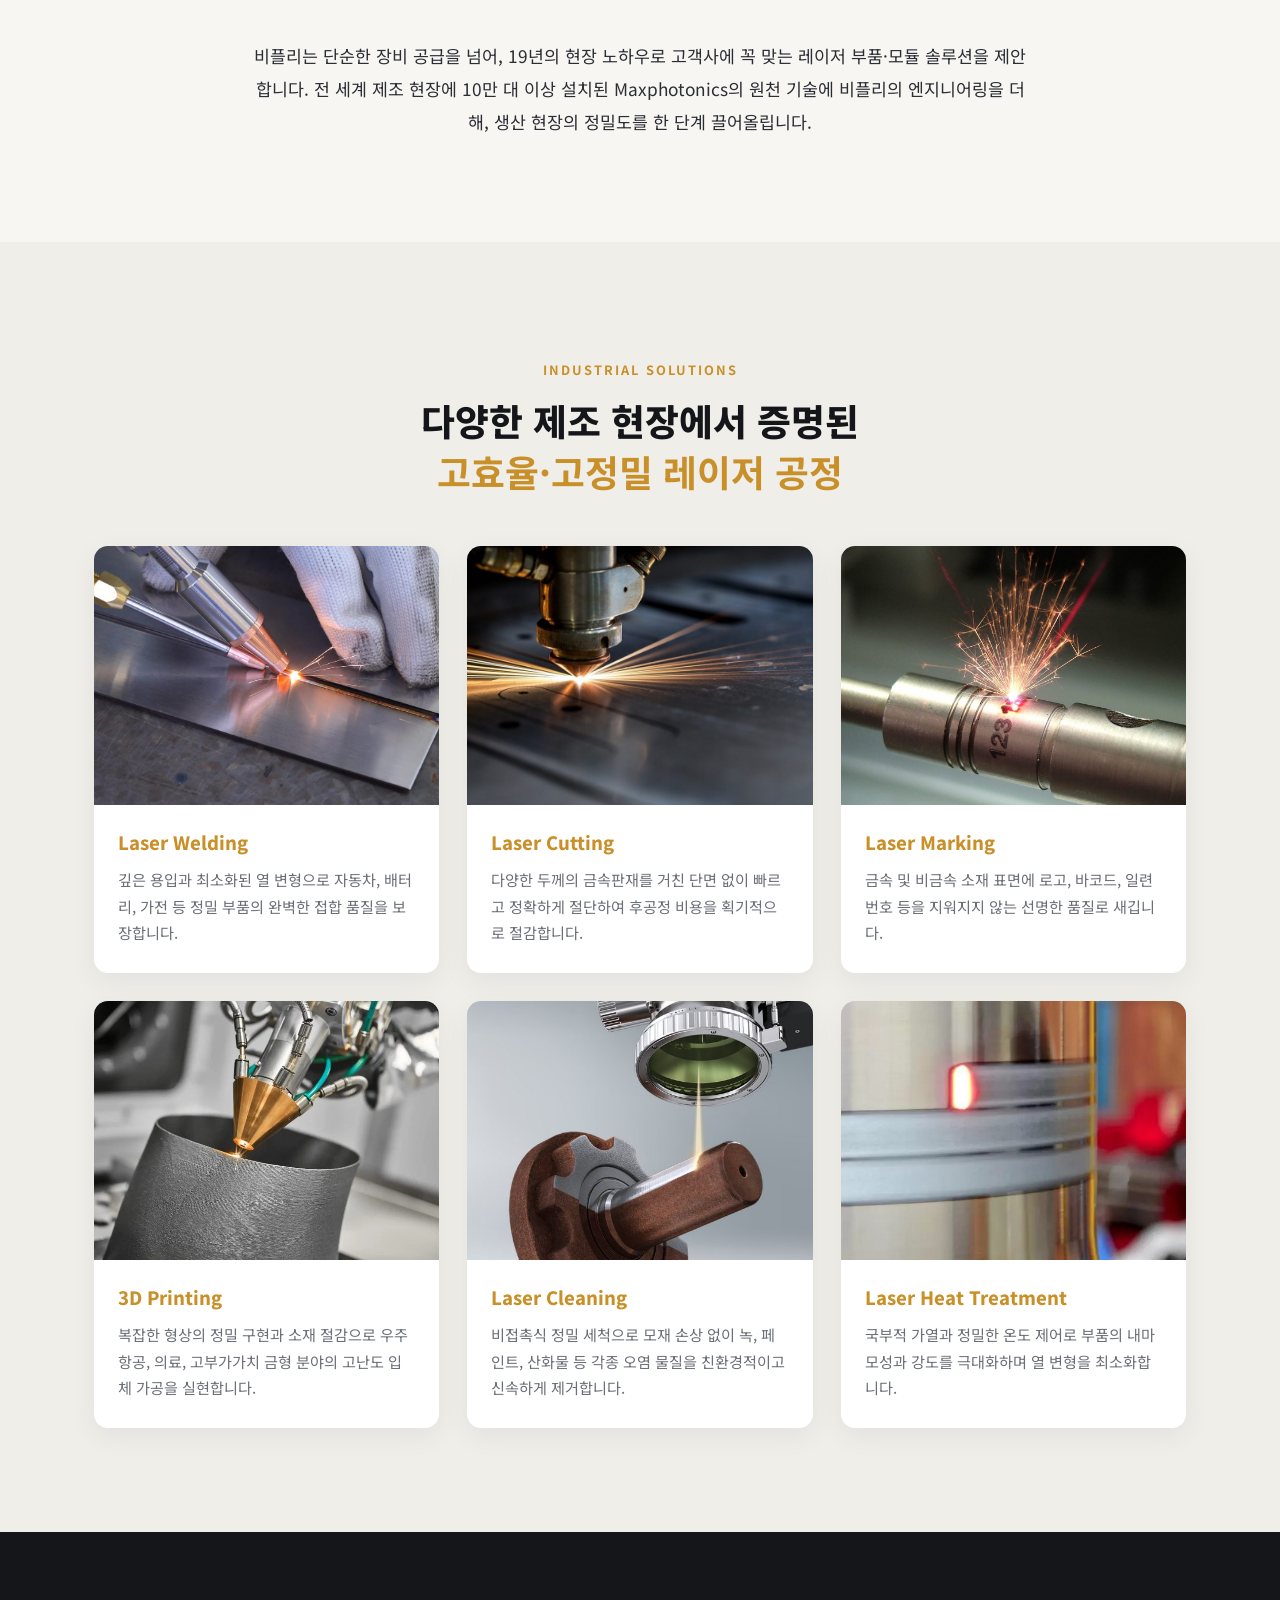
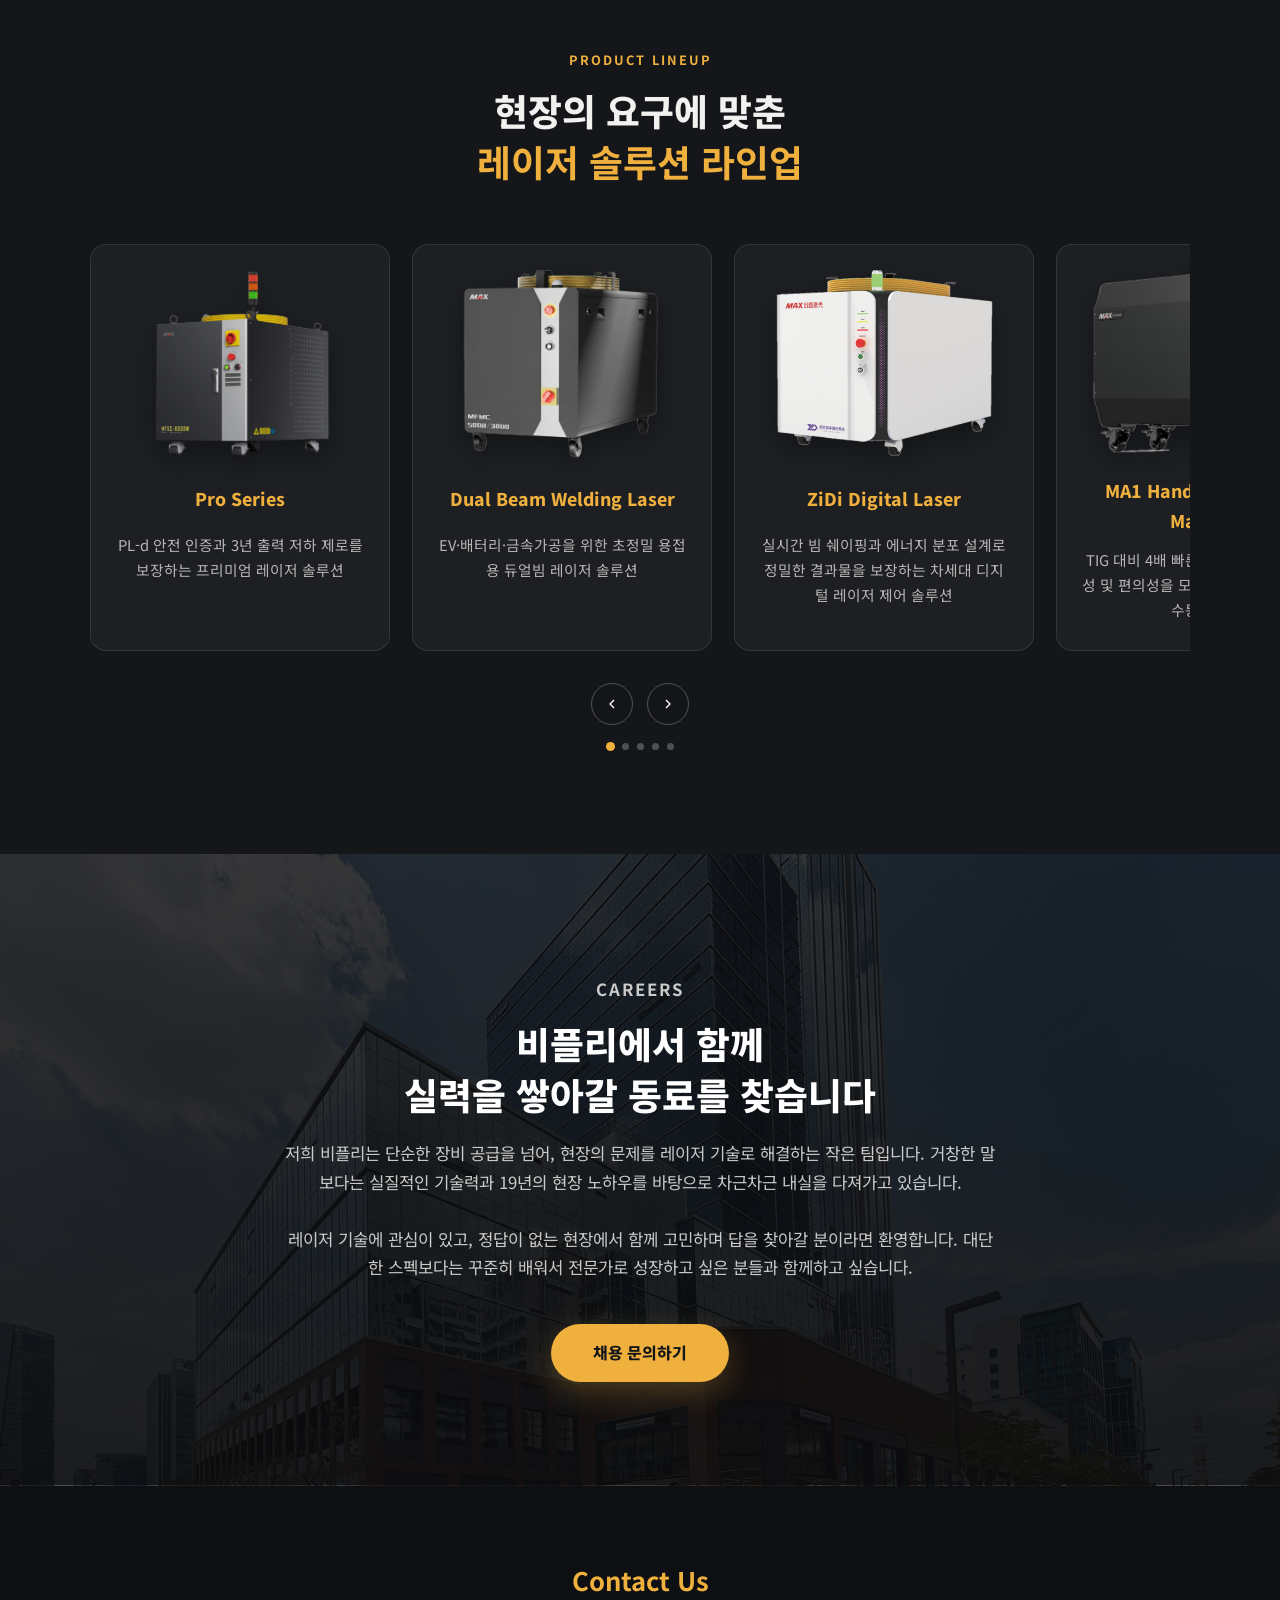
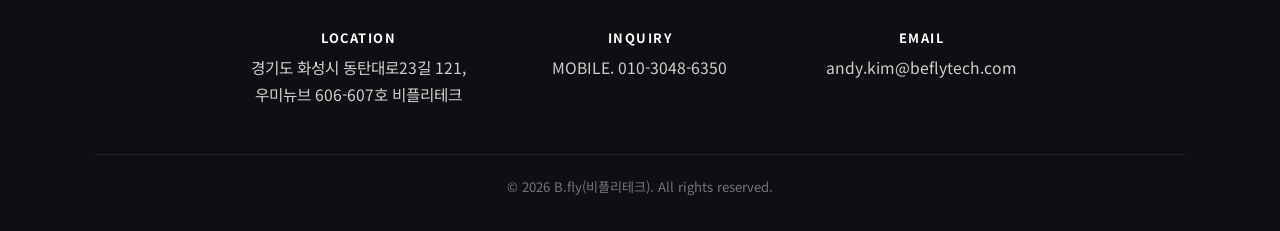
==== commit 7e44370f: "ver2" ====
--- a/index.html
+++ b/index.html
@@ -1,346 +1,228 @@
-<!DOCTYPE HTML>
-<html>
-	<head>
-		<title>B.fly</title>
-		<meta charset="utf-8" />
-		<meta name="viewport" content="width=device-width, initial-scale=1, user-scalable=no" />
-		<link rel="stylesheet" href="assets/css/main.css" />
-		<noscript><link rel="stylesheet" href="assets/css/noscript.css" /></noscript>
-	</head>
-
-	<body class="homepage is-preload">
-		<div id="page-wrapper">
-
-			<!-- Header -->
-				<div id="header">
-
-					<!-- Inner -->
-						<div class="inner">
-							<header>
-								<h1><a href="index.html" id="logo" style="font-size: 2.5em !important; font-weight: 900 !important; color: #f6bb45 !important; text-decoration: none;">B.fly</a></h1>
-								<hr />
-								<p>Laser & Application<br />Scanner with next generation on the fly</p>
-							</header>
-						</div>
-
-					<!-- Nav -->
-						<!-- <nav id="nav">
-							<ul>
-								<li><a href="index.html">홈</a></li>
-								<li>
-									<a href="#">회사소개</a>
-									<ul>
-										<li><a href="left-sidebar.html">회사연혁</a></li>
-										<li><a href="left-sidebar.html">제품소개</a></li>
-										<li><a href="hire.html">채용 및 인재상</a></li>
-										<li><a href="hire.html">오시는 길</a></li>
-									</ul>
-								</li>
-								<li><a href="right-sidebar.html">제품군</a></li>
-							</ul>
-						</nav>-->
-
-				</div>
-
-			<!-- 배너 -->
-				<section id="banner">
-    
-					<header>
-						<h2>안녕하세요. <strong style="color: #f6bb45;">비플리</strong>입니다.</h2>
-						<p> 19년의 레이저 노하우, 기술의 깊이가 솔루션의 차이를 만듭니다.</p>
-						<p style="color: #595959; font-size: 1.1em;">단순한 장비 공급을 넘어, 19년의 현장 노하우로 고객사가 필요로 하는 최적의 레이저 부품 및 모듈 솔루션을 제안합니다. <br/>글로벌 시장이 검증한 Maxphotonics의 기술력에 비플리의 엔지니어링을 더해, 귀사의 생산 현장에 혁신적인 정밀도를 구현합니다.</p>
-					</header>
-				</section>
-
-			
-
-			<!-- 2번영역(Main) -->
-				<div class="wrapper style2" style="background-color: #f8f8f8; padding: 4em 20px;">
-
-					<article id="main" class="container special" style="text-align: center; max-width: 1200px; margin: 0 auto;">
-						
-						<a class="image featured"><img src="images/certificate.png" alt="Maxphotonics Technology" style="width: 100%; height: auto; margin-bottom: 2em;" /></a>
-						
-						<header>
-							<h2 style="color: #444; font-weight: 700; font-size: 2.5em; margin-bottom: 0.5em;">
-								전 세계 100여 개국이 선택한 <strong style="color: #f6bb45;">레이저의 표준</strong>
-							</h2>
-							<p style="color: #666; font-size: 1.2em; font-weight: 400; margin-bottom: 1em;">
-								글로벌 시장을 선도하는 Maxphotonics의 혁신적인 기술력
-							</p>
-						</header>
-
-						<p style="color: #585858; line-height: 1.8; font-size: 1.1em; max-width: 850px; margin: 0 auto; font-weight: 400;">
-							Maxphotonics는 전 세계 제조 현장에 10만 대 이상의 설치 실적을 보유한 글로벌 파이버 레이저 선도 기업입니다.
-							비플리는 맥스포토닉스의 독보적인 원천 기술을 국내에 가장 안정적으로 공급하며,
-							공식 파트너만이 가능한 완벽한 기술 대응을 보장합니다.
-						</p>
-
-					</article>
-
-				</div>
-
-			<!-- Features -->
-				<div class="wrapper style1">
-					<section id="features" class="container special">
-						<header>
-							<h2 style="margin-bottom: 5px;"> <strong style="color: #f6bb45;">Industrial Solutions</strong></h2>
-							<p>다양한 제조 현장에서 증명된 고효율·고정밀 레이저 공정 솔루션</p>
-						</header>
-
-				<div class="row">
-					<article class="col-4 col-12-mobile special">
-						<a class="image featured" style="margin-bottom: 0.5em;">
-							<img src="images/laser welding.png" style="width: 100%; height: 300px; object-fit: cover;" alt="레이저 용접" />
-						</a>
-						
-						<header style="margin-top: 10px; padding-top: 0;">
-							<h3 style="margin: 0; padding: 0;">
-								<a style="color: #f6bb45; font-size: 1.5em; display: block; text-align: center;"><br>Laser Welding</a> 
-							</h3>
-						</header>
-
-						<p style="font-size: 0.95em; line-height: 1.7; text-align: center; margin-top: 10px;">
-							깊은 용입과 최소화된 열 변형으로<br />
-							자동차, 배터리, 가전 등 정밀 부품의<br />
-							완벽한 접합 품질을 보장합니다.
-						</p>
-					</article>
-					
-					<article class="col-4 col-12-mobile special">
-						<a class="image featured" style="margin-bottom: 0.5em;">
-							<img src="images/laser cutting.jpg" style="width: 100%; height: 300px; object-fit: cover;" alt="레이저 용접" />
-						</a>
-						
-						<header style="margin-top: 10px; padding-top: 0;">
-							<h3 style="margin: 0; padding: 0;">
-								<a style="color: #f6bb45; font-size: 1.5em; display: block; text-align: center;"><br>Laser Cutting</a> 
-							</h3>
-						</header>
-
-						<p style="font-size: 0.95em; line-height: 1.7; text-align: center; margin-top: 10px;">
-							다양한 두께의 금속판재를<br />
-							거친 단면 없이 빠르고 정확하게 절단하여<br />
-							후공정 비용을 획기적으로 절감합니다.
-						</p>
-					</article>
-					
-					<article class="col-4 col-12-mobile special">
-						<a class="image featured" style="margin-bottom: 0.5em;">
-							<img src="images/laser marking.jpg" style="width: 100%; height: 300px; object-fit: cover;" alt="레이저 용접" />
-						</a>
-						
-						<header style="margin-top: 10px; padding-top: 0;">
-							<h3 style="margin: 0; padding: 0;">
-								<a style="color: #f6bb45; font-size: 1.5em; display: block; text-align: center;"><br>Laser Marking</a> 
-							</h3>
-						</header>
-
-						<p style="font-size: 0.95em; line-height: 1.7; text-align: center; margin-top: 10px;">
-							금속 및 비금속 소재 표면에<br />
-							로고, 바코드, 일련번호 등을<br />
-							지워지지 않는 선명한 품질로 새깁니다.
-						</p>
-					</article>
-				</div>
-
-		<br><br><br>
-
-
-		<div class="row">
-            <article class="col-4 col-12-mobile special">
-				<a class="image featured" style="margin-bottom: 0.5em;">
-					<img src="images/적층2.webp" style="width: 100%; height: 300px; object-fit: cover;" alt="레이저 용접" />
-				</a>
-				
-				<header style="margin-top: 10px; padding-top: 0;">
-					<h3 style="margin: 0; padding: 0;">
-						<a style="color: #f6bb45; font-size: 1.5em; display: block; text-align: center;"><br>3D Printing</a> 
-					</h3>
-				</header>
-
-				<p style="font-size: 0.95em; line-height: 1.7; text-align: center; margin-top: 10px;">
-					복잡한 형상의 정밀 구현과 소재 절감으로<br />
-					우주항공, 의료, 고부가가치 금형 분야의<br />
-					고난도 입체 가공 솔루션을 실현합니다.
-				</p>
-			</article>
-            
-            <article class="col-4 col-12-mobile special">
-				<a class="image featured" style="margin-bottom: 0.5em;">
-					<img src="images/클리닝1.png" style="width: 100%; height: 300px; object-fit: cover;" alt="레이저 용접" />
-				</a>
-				
-				<header style="margin-top: 10px; padding-top: 0;">
-					<h3 style="margin: 0; padding: 0;">
-						<a style="color: #f6bb45; font-size: 1.5em; display: block; text-align: center;"><br>Laser Cleaning</a> 
-					</h3>
-				</header>
-
-				<p style="font-size: 0.95em; line-height: 1.7; text-align: center; margin-top: 10px;">
-					비접촉식 정밀 세척으로 모재 손상 없이<br />
-					녹, 페인트, 산화물 등 각종 오염 물질을<br />
-					친환경적이고 신속하게 제거합니다.
-				</p>
-			</article>
-            
-            <article class="col-4 col-12-mobile special">
-				<a class="image featured" style="margin-bottom: 0.5em;">
-					<img src="images/laser heat treatment.webp" style="width: 100%; height: 300px; object-fit: cover;" alt="레이저 용접" />
-				</a>
-				
-				<header style="margin-top: 10px; padding-top: 0;">
-					<h3 style="margin: 0; padding: 0;">
-						<a style="color: #f6bb45; font-size: 1.5em; display: block; text-align: center;"><br>Laser Heat Treatment</a> 
-					</h3>
-				</header>
-
-				<p style="font-size: 0.95em; line-height: 1.7; text-align: center; margin-top: 10px;">
-					국부적 가열과 정밀한 온도 제어를 통해<br />
-					부품의 내마모성과 강도를 극대화하며<br />
-					열 변형을 최소화하는 경화 솔루션을 제공합니다.
-				</p>
-			</article>
-        </div>
-    </section>
-</div>
-
-	<!-- 1번 영역(carousel)-->
-				<section class="carousel">
-					<div class="reel">
-
-						<article>
-							<a class="image featured"><img src="images/proseries.png" alt="" style="height: 250px; object-fit: contain;"/></a>
-							<header>
-								<h3 style="min-height: 60px; display: flex; align-items: center; justify-content: center;"> Pro Serise </h3>
-							</header>
-							<p>PL-d 안전 인증과 3년 출력 저하 제로를 보장하는 프리미엄 레이저 솔루션</p>
-						</article>
-
-						<article>
-							<a class="image featured"><img src="images/Dual beam laser.png" alt="" style="height: 250px; object-fit: contain;"/></a>
-							<header>
-								<h3 style="min-height: 60px; display: flex; align-items: center; justify-content: center;"><a>Dual Beam Welding Laser</a></h3>
-							</header>
-							<p>EV·배터리·금속가공을 위한 초정밀 용접용 듀얼빔 레이저 솔루션</p>
-						</article>
-
-						<article>
-							<a class="image featured"><img src="images/DIZI Laser.png" alt="" style="height: 250px; object-fit: contain;"/></a>
-							<header>
-								<h3 style="min-height: 60px; display: flex; align-items: center; justify-content: center;"><a>ZiDi Digital Laser<br /> </a></h3>
-							</header>
-							<p>실시간 빔 쉐이핑과 에너지 분포 설계를 통해 정밀한 결과물을 보장하는 차세대 디지털 레이저 제어 솔루션</p>
-						</article>
-
-						<article>
-							<a class="image featured"><img src="images/수동용접기.png" alt=""  style="height: 250px; object-fit: contain;"/></a>
-							<header>
-								<h3 style="min-height: 60px; display: flex; align-items: center; justify-content: center;"><a>MA1 Series Handheld Laser Welding Machine</a></h3>
-							</header>
-							<p>TIG 대비 4배 빠른 속도와 휴대성, 안정성 및 편의성을 모두 갖춘 공랭식 파이버 수동용접기</p>
-						</article>
-
-						<article>
-							<a class="image featured"><img src="images/cuttingheads.png" alt="" style="height: 250px; object-fit: contain;"/></a>
-							<header>
-								<h3 style="min-height: 60px; display: flex; align-items: center; justify-content: center;"><a>Working Heads</a></h3>
-							</header>
-							<p>60kW 출력과 광범위한 초점 제어를 12.5kg 경량 설계로 구현한 최적의 실용 헤드</p>
-						</article>
-
-
-					</div>
-				</section>
-
-		<!-- 4번영역(Main) -->
-			<div class="wrapper style2" style="background-color: #f9f9f9; color: #444; padding: 4em 20px;">
-
-				<article id="main" class="container special" style="text-align: center; max-width: 1200px; margin: 0 auto;">
-					
-					<a class="image featured">
-						<img src="images/회사전경.jpg" style="width: 100%; height: 400px; object-fit: fill; border-radius: 8px;"/>
-					</a>
-
-					<header>
-						<h2 style="color: #f6bb45; font-weight: 800; font-size: 2em; margin-bottom: 15px; margin-top: 40px;">
-							비플리에서 함께 실력을 쌓아갈 동료를 찾습니다
-						</h2>
-					</header>
-
-					<p style="color: #555; line-height: 1.8; font-size: 1.05em; max-width: 850px; margin: 0 auto; font-weight: 400;">
-						저희 비플리는 단순한 장비 공급을 넘어, 현장의 문제를 레이저 기술로 해결하는 작은 팀입니다. 거창한 말보다는 실질적인 기술력과 19년의 현장 노하우를 바탕으로 차근차근 내실을 다져가고 있습니다.
-						<br/><br/>
-						레이저 기술에 관심이 있고, 정답이 없는 현장에서 함께 고민하며 답을 찾아갈 분이라면 환영합니다. 대단한 스펙보다는 꾸준히 배워서 전문가로 성장하고 싶은 분들과 함께하고 싶습니다.
-					</p>
-
-					<ul class="actions special" style="margin-top: 30px;">
-						<li>
-							<a href="mailto:andy.kim@beflytech.com?subject=채용 문의드립니다&body=안녕하세요, 비플리 채용과 관련하여 문의드립니다." 
-							class="button" 
-							rel="noopener noreferrer" 
-							style="background-color: #f6bb45; color: #fff; border: none; padding: 0 3em;">
-								채용 문의하기
-							</a>
-						</li>
-					</ul>
-				</article>
-			</div>
-
-			<!-- Footer -->
-				<div id="footer">
-						<div class="row">
-							<div class="col-12">
-
-								<!-- Contact -->
-									<section class="contact" style="text-align: center; padding: 0 0;">
-    <header>
-        <h3 style="color: #f6bb45; margin-bottom: 0.5em; font-size: 2.5em;">Contact Us</h3>
-    </header>
-    
-    <div style="line-height: 2; font-size: 1.3em; color: #ccc;">
-        <p style="margin-bottom: 1em;">
-            <strong style="color: #fff;">LOCATION</strong><br />
-            경기도 화성시 동탄대로23길 121, 우미뉴브 606-607호 비플리테크
-        </p>
-        
-        <p style="margin-bottom: 1em;">
-            <strong style="color: #fff;">INQUIRY</strong><br />
-            <!-- <span style="margin-right: 15px;">TEL. <a href="tel:0211111111" style="color: inherit; text-decoration: none;">02-1111-1111</a></span> -->
-            <span>MOBILE. <a href="tel:01030486350" style="color: #f6bb45; text-decoration: none; font-weight: bold;">010-3048-6350</a></span>
-        </p>
-        
-        <p>
-            <strong style="color: #fff;">EMAIL</strong><br />
-            <a href="mailto:andy.kim@beflytech.com" style="color: inherit; text-decoration: none; border-bottom: 1px solid #555;">andy.kim@beflytech.com</a>
-        </p>
-    </div>
-</section>
-
-								<!-- Copyright -->
-									<div class="copyright">
-										<ul class="menu">
-											<li>&copy; Untitled. All rights reserved.</li><li>Design: <a href="http://html5up.net">HTML5 UP</a></li>
-										</ul>
-									</div>
-
-							</div>
-
-						</div>
-					</div>
-				</div>
-
-		</div>
-
-		<!-- Scripts -->
-			<script src="assets/js/jquery.min.js"></script>
-			<script src="assets/js/jquery.dropotron.min.js"></script>
-			<script src="assets/js/jquery.scrolly.min.js"></script>
-			<script src="assets/js/jquery.scrollex.min.js"></script>
-			<script src="assets/js/browser.min.js"></script>
-			<script src="assets/js/breakpoints.min.js"></script>
-			<script src="assets/js/util.js"></script>
-			<script src="assets/js/main.js"></script>
-
-	</body>
-</html>+<!DOCTYPE html>
+<html lang="ko">
+<head>
+<meta charset="UTF-8" />
+<meta name="viewport" content="width=device-width, initial-scale=1" />
+<title>B.fly | 비플리 - 레이저 솔루션</title>
+<meta name="description" content="19년의 레이저 노하우, 기술의 깊이가 솔루션의 차이를 만듭니다. Maxphotonics 공식 파트너 비플리." />
+
+<meta property="og:url" content="https://beflytech.com" />
+<meta property="og:type" content="website" />
+<meta property="og:title" content="B.fly - 레이저 솔루션" />
+<meta property="og:description" content="19년의 레이저 노하우, 기술의 깊이가 솔루션의 차이를 만듭니다." />
+<meta property="og:image" content="https://beflytech.com/images/hero-bg.jpg" />
+
+<link rel="icon" href="data:image/svg+xml,%3Csvg xmlns='http://www.w3.org/2000/svg' viewBox='0 0 64 64'%3E%3Crect width='64' height='64' rx='14' fill='%2314161a'/%3E%3Ctext x='32' y='44' font-family='Arial, sans-serif' font-weight='900' font-size='34' fill='%23f0b03e' text-anchor='middle'%3EB%3C/text%3E%3C/svg%3E" />
+
+<link rel="preconnect" href="https://fonts.googleapis.com" />
+<link rel="preconnect" href="https://fonts.gstatic.com" crossorigin />
+<link href="https://fonts.googleapis.com/css2?family=Noto+Sans+KR:wght@400;500;700;800;900&display=swap" rel="stylesheet" />
+
+<link rel="stylesheet" href="assets/css/style.css" />
+</head>
+<body>
+
+<!-- 상단 고정 내비 -->
+<nav class="topnav" aria-label="주요">
+  <a href="#top" class="brand">B.fly</a>
+  <a href="mailto:andy.kim@beflytech.com?subject=제품 문의드립니다&body=안녕하세요, 비플리 제품/서비스 관련하여 문의드립니다." class="cta">문의하기</a>
+</nav>
+
+<!-- 히어로 -->
+<header class="hero" id="top">
+  <div class="hero__bg" aria-hidden="true"></div>
+  <div class="hero__inner">
+    <p class="hero__logo">B.fly</p>
+    <div class="hero__rule"></div>
+    <p class="hero__tagline">Laser &amp; Application<br />Scanner with next generation on the fly</p>
+    <p class="hero__sub">19년의 레이저 노하우, 기술의 깊이가 솔루션의 차이를 만듭니다.</p>
+  </div>
+  <a href="#intro" class="hero__scroll">
+    <span>Scroll</span>
+    <svg width="16" height="16" viewBox="0 0 24 24" fill="none" stroke="currentColor" stroke-width="2"><path d="M6 9l6 6 6-6" /></svg>
+  </a>
+</header>
+
+<!-- 소개 / 인증 -->
+<section class="section certify" id="intro">
+  <div class="container">
+    <div class="cert-card reveal">
+      <p class="cert-card__title">AUTHORIZATION CERTIFICATE</p>
+      <p class="cert-card__sub">Hereby certifies that</p>
+      <div class="cert-card__badge">
+        <span class="cert-card__mark">B</span>
+        <span class="cert-card__brand">B.fly</span>
+      </div>
+      <p class="cert-card__text">
+        is an authorized distributor of Maxphotonics in <strong>South Korea</strong> for the purpose of selling, installing,
+        and servicing CW Fiber Laser Sources directly supplied by <strong>Maxphotonics Co., Ltd</strong>, China.
+      </p>
+    </div>
+
+    <div class="section__head reveal" style="--delay:.1s">
+      <p class="eyebrow">Global Standard</p>
+      <h2 class="section__title">전 세계 100여 개국이 선택한<br /><strong>레이저의 표준</strong></h2>
+      <p class="section__desc">글로벌 시장을 선도하는 Maxphotonics의 기술력</p>
+    </div>
+    <p class="certify__body reveal" style="--delay:.2s">
+      비플리는 단순한 장비 공급을 넘어, 19년의 현장 노하우로 고객사에 꼭 맞는 레이저 부품·모듈 솔루션을 제안합니다.
+      전 세계 제조 현장에 10만 대 이상 설치된 Maxphotonics의 원천 기술에 비플리의 엔지니어링을 더해,
+      생산 현장의 정밀도를 한 단계 끌어올립니다.
+    </p>
+  </div>
+</section>
+
+<!-- Industrial Solutions -->
+<section class="section section--alt" id="solutions">
+  <div class="container">
+    <div class="section__head reveal">
+      <p class="eyebrow">Industrial Solutions</p>
+      <h2 class="section__title">다양한 제조 현장에서 증명된<br /><strong>고효율·고정밀 레이저 공정</strong></h2>
+    </div>
+
+    <div class="grid6">
+      <article class="card reveal" style="--delay:.05s">
+        <div class="card__media"><img src="images/service-welding.jpg" alt="레이저 용접" loading="lazy" /></div>
+        <div class="card__body">
+          <h3 class="card__title">Laser Welding</h3>
+          <p class="card__text">깊은 용입과 최소화된 열 변형으로 자동차, 배터리, 가전 등 정밀 부품의 완벽한 접합 품질을 보장합니다.</p>
+        </div>
+      </article>
+
+      <article class="card reveal" style="--delay:.1s">
+        <div class="card__media"><img src="images/service-cutting.jpg" alt="레이저 절단" loading="lazy" /></div>
+        <div class="card__body">
+          <h3 class="card__title">Laser Cutting</h3>
+          <p class="card__text">다양한 두께의 금속판재를 거친 단면 없이 빠르고 정확하게 절단하여 후공정 비용을 획기적으로 절감합니다.</p>
+        </div>
+      </article>
+
+      <article class="card reveal" style="--delay:.15s">
+        <div class="card__media"><img src="images/service-marking.jpg" alt="레이저 마킹" loading="lazy" /></div>
+        <div class="card__body">
+          <h3 class="card__title">Laser Marking</h3>
+          <p class="card__text">금속 및 비금속 소재 표면에 로고, 바코드, 일련번호 등을 지워지지 않는 선명한 품질로 새깁니다.</p>
+        </div>
+      </article>
+
+      <article class="card reveal" style="--delay:.05s">
+        <div class="card__media"><img src="images/service-3dprinting.jpg" alt="레이저 3D 프린팅" loading="lazy" /></div>
+        <div class="card__body">
+          <h3 class="card__title">3D Printing</h3>
+          <p class="card__text">복잡한 형상의 정밀 구현과 소재 절감으로 우주항공, 의료, 고부가가치 금형 분야의 고난도 입체 가공을 실현합니다.</p>
+        </div>
+      </article>
+
+      <article class="card reveal" style="--delay:.1s">
+        <div class="card__media"><img src="images/service-cleaning.jpg" alt="레이저 클리닝" loading="lazy" /></div>
+        <div class="card__body">
+          <h3 class="card__title">Laser Cleaning</h3>
+          <p class="card__text">비접촉식 정밀 세척으로 모재 손상 없이 녹, 페인트, 산화물 등 각종 오염 물질을 친환경적이고 신속하게 제거합니다.</p>
+        </div>
+      </article>
+
+      <article class="card reveal" style="--delay:.15s">
+        <div class="card__media"><img src="images/service-heattreatment.jpg" alt="레이저 열처리" loading="lazy" /></div>
+        <div class="card__body">
+          <h3 class="card__title">Laser Heat Treatment</h3>
+          <p class="card__text">국부적 가열과 정밀한 온도 제어로 부품의 내마모성과 강도를 극대화하며 열 변형을 최소화합니다.</p>
+        </div>
+      </article>
+    </div>
+  </div>
+</section>
+
+<!-- 제품 캐러셀 -->
+<section class="section section--dark" id="products">
+  <div class="container">
+    <div class="section__head reveal">
+      <p class="eyebrow">Product Lineup</p>
+      <h2 class="section__title">현장의 요구에 맞춘<br /><strong>레이저 솔루션 라인업</strong></h2>
+    </div>
+
+    <div class="carousel-wrap reveal" style="--delay:.1s">
+      <div class="carousel" data-carousel>
+        <article class="pcard">
+          <div class="pcard__media"><img src="images/product-proseries.png" alt="Pro Series" loading="lazy" /></div>
+          <h3 class="pcard__title">Pro Series</h3>
+          <p class="pcard__text">PL-d 안전 인증과 3년 출력 저하 제로를 보장하는 프리미엄 레이저 솔루션</p>
+        </article>
+        <article class="pcard">
+          <div class="pcard__media"><img src="images/product-dualbeam.png" alt="Dual Beam Welding Laser" loading="lazy" /></div>
+          <h3 class="pcard__title">Dual Beam Welding Laser</h3>
+          <p class="pcard__text">EV·배터리·금속가공을 위한 초정밀 용접용 듀얼빔 레이저 솔루션</p>
+        </article>
+        <article class="pcard">
+          <div class="pcard__media"><img src="images/product-dizi.png" alt="ZiDi Digital Laser" loading="lazy" /></div>
+          <h3 class="pcard__title">ZiDi Digital Laser</h3>
+          <p class="pcard__text">실시간 빔 쉐이핑과 에너지 분포 설계로 정밀한 결과물을 보장하는 차세대 디지털 레이저 제어 솔루션</p>
+        </article>
+        <article class="pcard">
+          <div class="pcard__media"><img src="images/product-handheld.png" alt="MA1 Series Handheld Laser Welding Machine" loading="lazy" /></div>
+          <h3 class="pcard__title">MA1 Handheld Welding Machine</h3>
+          <p class="pcard__text">TIG 대비 4배 빠른 속도와 휴대성, 안정성 및 편의성을 모두 갖춘 공랭식 파이버 수동용접기</p>
+        </article>
+        <article class="pcard">
+          <div class="pcard__media"><img src="images/product-cuttinghead.png" alt="Working Heads" loading="lazy" /></div>
+          <h3 class="pcard__title">Working Heads</h3>
+          <p class="pcard__text">60kW 출력과 광범위한 초점 제어를 12.5kg 경량 설계로 구현한 최적의 실용 헤드</p>
+        </article>
+      </div>
+
+      <div class="carousel-nav">
+        <button type="button" data-carousel-prev aria-label="이전 제품">
+          <svg width="16" height="16" viewBox="0 0 24 24" fill="none" stroke="currentColor" stroke-width="2"><path d="M15 18l-6-6 6-6" /></svg>
+        </button>
+        <button type="button" data-carousel-next aria-label="다음 제품">
+          <svg width="16" height="16" viewBox="0 0 24 24" fill="none" stroke="currentColor" stroke-width="2"><path d="M9 18l6-6-6-6" /></svg>
+        </button>
+      </div>
+      <div class="dots" data-carousel-dots></div>
+    </div>
+  </div>
+</section>
+
+<!-- 채용 -->
+<section class="section hire" id="careers">
+  <div class="hire__bg" aria-hidden="true"></div>
+  <div class="container hire__inner">
+    <div class="reveal">
+      <p class="eyebrow">Careers</p>
+      <h2 class="section__title">비플리에서 함께<br />실력을 쌓아갈 동료를 찾습니다</h2>
+      <p>
+        저희 비플리는 단순한 장비 공급을 넘어, 현장의 문제를 레이저 기술로 해결하는 작은 팀입니다.
+        거창한 말보다는 실질적인 기술력과 19년의 현장 노하우를 바탕으로 차근차근 내실을 다져가고 있습니다.<br /><br />
+        레이저 기술에 관심이 있고, 정답이 없는 현장에서 함께 고민하며 답을 찾아갈 분이라면 환영합니다.
+        대단한 스펙보다는 꾸준히 배워서 전문가로 성장하고 싶은 분들과 함께하고 싶습니다.
+      </p>
+      <a class="btn" href="mailto:andy.kim@beflytech.com?subject=채용 문의드립니다&body=안녕하세요, 비플리 채용과 관련하여 문의드립니다.">채용 문의하기</a>
+    </div>
+  </div>
+</section>
+
+<!-- 푸터 / 컨택 -->
+<footer class="footer" id="contact">
+  <div class="container">
+    <h3>Contact Us</h3>
+    <div class="footer__grid">
+      <div>
+        <strong>LOCATION</strong>
+        경기도 화성시 동탄대로23길 121,<br />우미뉴브 606-607호 비플리테크
+      </div>
+      <div>
+        <strong>INQUIRY</strong>
+        <a href="tel:01030486350">MOBILE. 010-3048-6350</a>
+      </div>
+      <div>
+        <strong>EMAIL</strong>
+        <a href="mailto:andy.kim@beflytech.com">andy.kim@beflytech.com</a>
+      </div>
+    </div>
+    <div class="footer__bottom">&copy; <span id="year"></span> B.fly(비플리테크). All rights reserved.</div>
+  </div>
+</footer>
+
+<script src="assets/js/main.js"></script>
+<script>document.getElementById('year').textContent = new Date().getFullYear();</script>
+</body>
+</html>
--- a/assets/css/style.css
+++ b/assets/css/style.css
@@ -0,0 +1,551 @@
+/* =========================================================
+   B.fly (비플리) 원페이지 — 커스텀 스타일시트
+   폰트: Noto Sans KR (Google Fonts)
+   ========================================================= */
+
+:root {
+  --gold: #f0b03e;
+  --gold-dark: #c98f28;
+  --ink: #14161a;
+  --ink-soft: #2b2e35;
+  --paper: #f7f6f3;
+  --paper-dim: #efeee9;
+  --muted: #6b6f76;
+  --line: rgba(20, 22, 26, 0.08);
+  --max: 1140px;
+  --ease: cubic-bezier(0.22, 1, 0.36, 1);
+}
+
+* { box-sizing: border-box; }
+
+html {
+  scroll-behavior: smooth;
+  /* 구역 단위로 스크롤이 부드럽게 안착하도록 함(mandatory가 아닌 proximity라서
+     길이가 긴 섹션 중간에서 억지로 튕기지 않고, 섹션 경계 근처에서만 자연스럽게 붙음) */
+  scroll-snap-type: y proximity;
+}
+
+.hero,
+.section,
+.footer {
+  scroll-snap-align: start;
+  scroll-margin-top: 64px;
+}
+
+body {
+  margin: 0;
+  font-family: "Noto Sans KR", -apple-system, BlinkMacSystemFont, "Malgun Gothic", sans-serif;
+  color: var(--ink);
+  background: var(--paper);
+  line-height: 1.7;
+  -webkit-font-smoothing: antialiased;
+}
+
+img { max-width: 100%; display: block; }
+a { color: inherit; }
+
+.container {
+  max-width: var(--max);
+  margin: 0 auto;
+  padding: 0 24px;
+}
+
+/* ---------- 상단 고정 내비 ---------- */
+.topnav {
+  position: fixed;
+  top: 0; left: 0; right: 0;
+  z-index: 100;
+  display: flex;
+  align-items: center;
+  justify-content: space-between;
+  padding: 16px 28px;
+  background: rgba(20, 22, 26, 0);
+  backdrop-filter: blur(0px);
+  transition: background .4s var(--ease), backdrop-filter .4s var(--ease), padding .3s var(--ease);
+}
+.topnav.is-scrolled {
+  background: rgba(20, 22, 26, 0.88);
+  backdrop-filter: blur(8px);
+  padding: 12px 28px;
+  box-shadow: 0 1px 0 rgba(255,255,255,0.06);
+}
+.topnav .brand {
+  font-weight: 900;
+  font-size: 1.4em;
+  color: var(--gold);
+  text-decoration: none;
+  letter-spacing: 0.5px;
+}
+.topnav .cta {
+  border: 1px solid rgba(255,255,255,0.35);
+  color: #fff;
+  text-decoration: none;
+  font-size: 0.85em;
+  font-weight: 700;
+  padding: 8px 18px;
+  border-radius: 999px;
+  transition: background .25s, border-color .25s, color .25s;
+}
+.topnav .cta:hover {
+  background: var(--gold);
+  border-color: var(--gold);
+  color: var(--ink);
+}
+
+/* ---------- 히어로 ---------- */
+.hero {
+  position: relative;
+  min-height: 100svh;
+  display: flex;
+  align-items: center;
+  justify-content: center;
+  text-align: center;
+  overflow: hidden;
+  background: var(--ink);
+}
+.hero__bg {
+  position: absolute;
+  inset: 0;
+  background-image: linear-gradient(180deg, rgba(10,11,13,0.55) 0%, rgba(10,11,13,0.72) 55%, rgba(10,11,13,0.92) 100%), url("../../images/hero-bg.jpg");
+  background-size: cover;
+  background-position: center 60%;
+  transform: scale(1.08);
+  animation: heroZoom 16s ease-out forwards;
+}
+@keyframes heroZoom {
+  from { transform: scale(1.14); }
+  to   { transform: scale(1.0); }
+}
+.hero__inner {
+  position: relative;
+  z-index: 2;
+  padding: 0 20px;
+  color: #fff;
+}
+.hero__logo {
+  font-size: clamp(3.2em, 10vw, 6em);
+  font-weight: 900;
+  color: var(--gold);
+  margin: 0;
+  opacity: 0;
+  transform: translateY(24px);
+  animation: riseIn .9s var(--ease) .15s forwards;
+}
+.hero__rule {
+  width: 140px;
+  height: 1px;
+  background: rgba(255,255,255,0.35);
+  margin: 22px auto;
+  opacity: 0;
+  animation: riseIn .9s var(--ease) .4s forwards;
+}
+.hero__tagline {
+  font-size: clamp(1em, 2.4vw, 1.3em);
+  font-weight: 500;
+  margin: 0 0 6px;
+  opacity: 0;
+  animation: riseIn .9s var(--ease) .55s forwards;
+}
+.hero__sub {
+  max-width: 640px;
+  margin: 18px auto 0;
+  color: rgba(255,255,255,0.78);
+  font-size: 1.02em;
+  opacity: 0;
+  animation: riseIn .9s var(--ease) .7s forwards;
+}
+@keyframes riseIn {
+  to { opacity: 1; transform: translateY(0); }
+}
+.hero__scroll {
+  position: absolute;
+  bottom: 28px;
+  left: 50%;
+  transform: translateX(-50%);
+  z-index: 2;
+  color: rgba(255,255,255,0.75);
+  text-decoration: none;
+  font-size: 0.75em;
+  letter-spacing: 2px;
+  text-transform: uppercase;
+  display: flex;
+  flex-direction: column;
+  align-items: center;
+  gap: 8px;
+  opacity: 0;
+  animation: riseIn .9s var(--ease) .95s forwards;
+}
+.hero__scroll svg { animation: bob 1.8s ease-in-out infinite; }
+@keyframes bob {
+  0%, 100% { transform: translateY(0); }
+  50% { transform: translateY(6px); }
+}
+
+/* ---------- 공통 섹션 ---------- */
+.section {
+  padding: 6.5em 0;
+}
+.section--tight { padding: 5em 0; }
+.section--dark {
+  background: var(--ink);
+  color: #f1f1ef;
+}
+.section--alt { background: var(--paper-dim); }
+
+.eyebrow {
+  display: inline-block;
+  font-size: 0.8em;
+  font-weight: 700;
+  letter-spacing: 2px;
+  text-transform: uppercase;
+  color: var(--gold-dark);
+  margin-bottom: 14px;
+}
+.section--dark .eyebrow { color: var(--gold); }
+
+.section__head {
+  text-align: center;
+  max-width: 720px;
+  margin: 0 auto 3em;
+}
+.section__title {
+  font-size: clamp(1.6em, 3.4vw, 2.3em);
+  font-weight: 800;
+  line-height: 1.4;
+  margin: 0 0 0.5em;
+}
+.section__title strong { color: var(--gold-dark); }
+.section--dark .section__title strong { color: var(--gold); }
+.section__desc {
+  color: var(--muted);
+  font-size: 1.05em;
+  line-height: 1.85;
+}
+.section--dark .section__desc { color: rgba(241,241,239,0.75); }
+
+/* ---------- 스크롤 리빌 ---------- */
+.reveal {
+  opacity: 0;
+  transform: translateY(32px);
+  transition: opacity .7s var(--ease), transform .7s var(--ease);
+  transition-delay: var(--delay, 0s);
+}
+.reveal.is-visible {
+  opacity: 1;
+  transform: translateY(0);
+}
+
+/* ---------- 인증 섹션 ---------- */
+.certify {
+  text-align: center;
+}
+
+/* 인증서를 이미지 대신 실제 텍스트/도형으로 그려서 어떤 화면 크기에서도 흐려지거나 잘리지 않도록 함 */
+.cert-card {
+  width: 100%;
+  max-width: 640px;
+  margin: 0 auto 3em;
+  padding: 2.4em 1.8em;
+  background: #fff;
+  border: 2px solid var(--gold);
+  border-radius: 14px;
+  box-shadow: 0 12px 40px rgba(20,22,26,0.08);
+  box-sizing: border-box;
+}
+.cert-card__title {
+  margin: 0 0 0.5em;
+  font-size: clamp(1.1em, 4vw, 1.6em);
+  font-weight: 900;
+  letter-spacing: 0.5px;
+  color: var(--ink);
+}
+.cert-card__sub {
+  margin: 0 0 1.2em;
+  color: var(--muted);
+  font-size: 1.05em;
+}
+.cert-card__badge {
+  display: flex;
+  align-items: center;
+  justify-content: center;
+  gap: 12px;
+  margin-bottom: 1.4em;
+}
+.cert-card__mark {
+  width: 46px; height: 46px;
+  border: 2px solid var(--gold);
+  border-radius: 50%;
+  display: flex;
+  align-items: center;
+  justify-content: center;
+  color: var(--gold);
+  font-weight: 900;
+  font-size: 1.2em;
+}
+.cert-card__brand {
+  font-weight: 900;
+  font-size: 1.5em;
+  color: var(--gold);
+}
+.cert-card__text {
+  margin: 0;
+  color: var(--ink-soft);
+  font-size: 0.98em;
+  line-height: 1.8;
+}
+
+.certify__body {
+  max-width: 780px;
+  margin: 0 auto;
+  color: var(--ink-soft);
+  font-size: 1.08em;
+  line-height: 1.9;
+}
+
+/* ---------- 서비스 카드 그리드 ---------- */
+.grid6 {
+  display: grid;
+  grid-template-columns: repeat(3, 1fr);
+  gap: 28px;
+}
+@media (max-width: 900px) {
+  .grid6 { grid-template-columns: repeat(2, 1fr); }
+}
+@media (max-width: 560px) {
+  .grid6 { grid-template-columns: 1fr; }
+}
+.card {
+  background: #fff;
+  border-radius: 14px;
+  overflow: hidden;
+  box-shadow: 0 8px 28px rgba(20,22,26,0.06);
+  transition: transform .35s var(--ease), box-shadow .35s var(--ease);
+}
+.card:hover {
+  transform: translateY(-6px);
+  box-shadow: 0 18px 40px rgba(20,22,26,0.12);
+}
+.card__media {
+  aspect-ratio: 4 / 3;
+  overflow: hidden;
+}
+.card__media img {
+  width: 100%; height: 100%;
+  object-fit: cover;
+  transition: transform .6s var(--ease);
+}
+.card:hover .card__media img { transform: scale(1.06); }
+.card__body { padding: 1.4em 1.5em 1.7em; }
+.card__title {
+  margin: 0 0 0.4em;
+  font-size: 1.15em;
+  font-weight: 800;
+  color: var(--gold-dark);
+}
+.card__text {
+  margin: 0;
+  color: var(--muted);
+  font-size: 0.95em;
+  line-height: 1.75;
+}
+
+/* ---------- 제품 캐러셀 ---------- */
+.carousel-wrap {
+  position: relative;
+}
+.carousel {
+  display: flex;
+  gap: 22px;
+  overflow-x: auto;
+  scroll-snap-type: x mandatory;
+  padding: 8px 4px 28px;
+  margin: 0 -4px;
+  -webkit-overflow-scrolling: touch;
+  scrollbar-width: thin;
+  scrollbar-color: var(--gold) transparent;
+}
+.carousel::-webkit-scrollbar { height: 6px; }
+.carousel::-webkit-scrollbar-thumb { background: rgba(240,176,62,0.55); border-radius: 6px; }
+
+.pcard {
+  scroll-snap-align: start;
+  flex: 0 0 auto;
+  width: min(78vw, 300px);
+  background: rgba(255,255,255,0.04);
+  border: 1px solid rgba(255,255,255,0.1);
+  border-radius: 16px;
+  padding: 1.6em 1.5em 1.8em;
+  text-align: center;
+}
+.pcard__media {
+  position: relative;
+  height: 190px;
+  display: flex;
+  align-items: center;
+  justify-content: center;
+  margin-bottom: 1em;
+}
+/* 제품 사진 배경을 전부 투명 컷아웃으로 맞추고, 그 뒤에 은은한 스포트라이트를
+   깔아 카드마다 톤이 들쭉날쭉해 보이지 않고 하나의 제품 스튜디오처럼 보이게 함 */
+.pcard__media::before {
+  content: "";
+  position: absolute;
+  width: 84%;
+  height: 76%;
+  border-radius: 50%;
+  background: radial-gradient(closest-side, rgba(240,176,62,0.16), rgba(240,176,62,0) 70%);
+}
+.pcard__media img {
+  position: relative;
+  max-height: 100%;
+  max-width: 100%;
+  object-fit: contain;
+  filter: drop-shadow(0 10px 14px rgba(0,0,0,0.35));
+}
+.pcard__title {
+  min-height: 2.6em;
+  display: flex;
+  align-items: center;
+  justify-content: center;
+  font-size: 1.1em;
+  font-weight: 800;
+  color: var(--gold);
+  margin: 0 0 0.6em;
+}
+.pcard__text {
+  margin: 0;
+  font-size: 0.92em;
+  color: rgba(241,241,239,0.72);
+  line-height: 1.7;
+}
+
+.carousel-nav {
+  display: flex;
+  justify-content: center;
+  gap: 14px;
+  margin-top: 4px;
+}
+.carousel-nav button {
+  width: 42px; height: 42px;
+  border-radius: 50%;
+  border: 1px solid rgba(255,255,255,0.25);
+  background: transparent;
+  color: #fff;
+  cursor: pointer;
+  display: flex;
+  align-items: center;
+  justify-content: center;
+  transition: background .25s, border-color .25s, transform .2s;
+}
+.carousel-nav button:hover { background: var(--gold); border-color: var(--gold); color: var(--ink); transform: translateY(-2px); }
+.carousel-nav button:active { transform: translateY(0); }
+
+.dots {
+  display: flex;
+  justify-content: center;
+  gap: 8px;
+  margin-top: 18px;
+}
+.dots span {
+  width: 7px; height: 7px;
+  border-radius: 50%;
+  background: rgba(255,255,255,0.25);
+  transition: background .25s, transform .25s;
+}
+.dots span.is-active { background: var(--gold); transform: scale(1.3); }
+
+/* ---------- 채용/CTA 섹션 ---------- */
+.hire {
+  position: relative;
+  background: var(--ink);
+  color: #fff;
+  text-align: center;
+  overflow: hidden;
+}
+.hire__bg {
+  position: absolute; inset: 0;
+  background-image: linear-gradient(180deg, rgba(10,11,13,0.82), rgba(10,11,13,0.92)), url("../../images/company-building.jpg");
+  background-size: cover;
+  background-position: center;
+  z-index: 0;
+}
+.hire__inner {
+  position: relative;
+  z-index: 1;
+  max-width: 760px;
+  margin: 0 auto;
+}
+.hire p {
+  color: rgba(241,241,239,0.82);
+  font-size: 1.05em;
+}
+.btn {
+  display: inline-block;
+  margin-top: 1.6em;
+  padding: 0.95em 2.6em;
+  background: var(--gold);
+  color: var(--ink);
+  font-weight: 800;
+  text-decoration: none;
+  border-radius: 999px;
+  transition: transform .25s var(--ease), box-shadow .25s var(--ease);
+  box-shadow: 0 10px 30px rgba(240,176,62,0.25);
+}
+.btn:hover { transform: translateY(-3px); box-shadow: 0 16px 36px rgba(240,176,62,0.35); }
+
+/* ---------- 푸터 ---------- */
+.footer {
+  background: #0e0f12;
+  color: rgba(241,241,239,0.85);
+  padding: 4.5em 0 2em;
+  text-align: center;
+}
+.footer h3 {
+  color: var(--gold);
+  font-size: 1.6em;
+  margin: 0 0 1em;
+}
+.footer__grid {
+  display: grid;
+  grid-template-columns: repeat(3, 1fr);
+  gap: 24px;
+  max-width: 820px;
+  margin: 0 auto;
+  font-size: 0.98em;
+}
+@media (max-width: 700px) {
+  .footer__grid { grid-template-columns: 1fr; gap: 22px; }
+}
+.footer__grid strong {
+  display: block;
+  color: #fff;
+  font-size: 0.82em;
+  letter-spacing: 1.5px;
+  margin-bottom: 0.5em;
+}
+.footer__grid a { text-decoration: none; }
+.footer__grid a:hover { color: var(--gold); }
+.footer__bottom {
+  margin-top: 3.5em;
+  padding-top: 1.6em;
+  border-top: 1px solid rgba(255,255,255,0.08);
+  font-size: 0.82em;
+  color: rgba(241,241,239,0.45);
+}
+
+/* ---------- 반응형 세부 조정 ---------- */
+@media (max-width: 640px) {
+  .section { padding: 4.5em 0; }
+  .section__head { text-align: left; margin-bottom: 2.2em; }
+  .certify__body { text-align: left; }
+  .topnav { padding: 14px 18px; }
+}
+
+@media (prefers-reduced-motion: reduce) {
+  .reveal, .hero__logo, .hero__rule, .hero__tagline, .hero__sub, .hero__scroll, .hero__bg {
+    animation: none !important;
+    transition: none !important;
+    opacity: 1 !important;
+    transform: none !important;
+  }
+}
